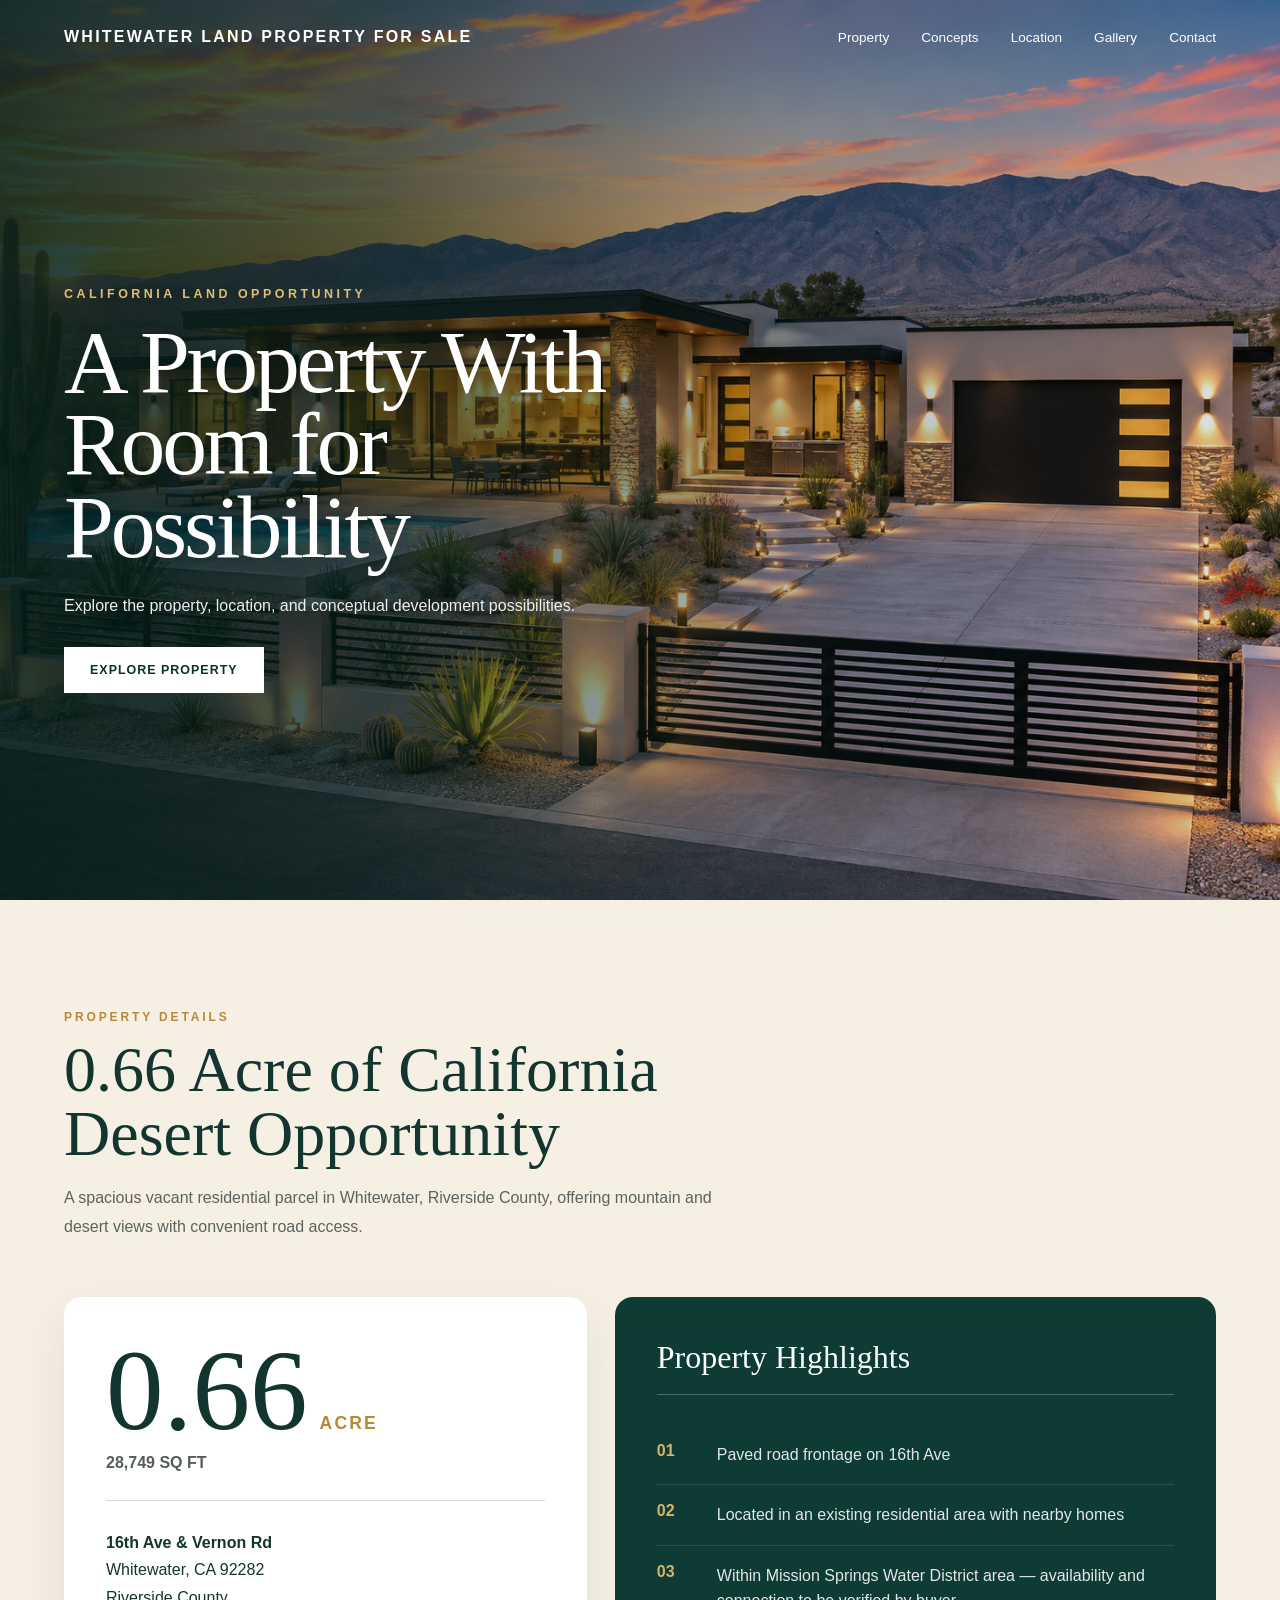
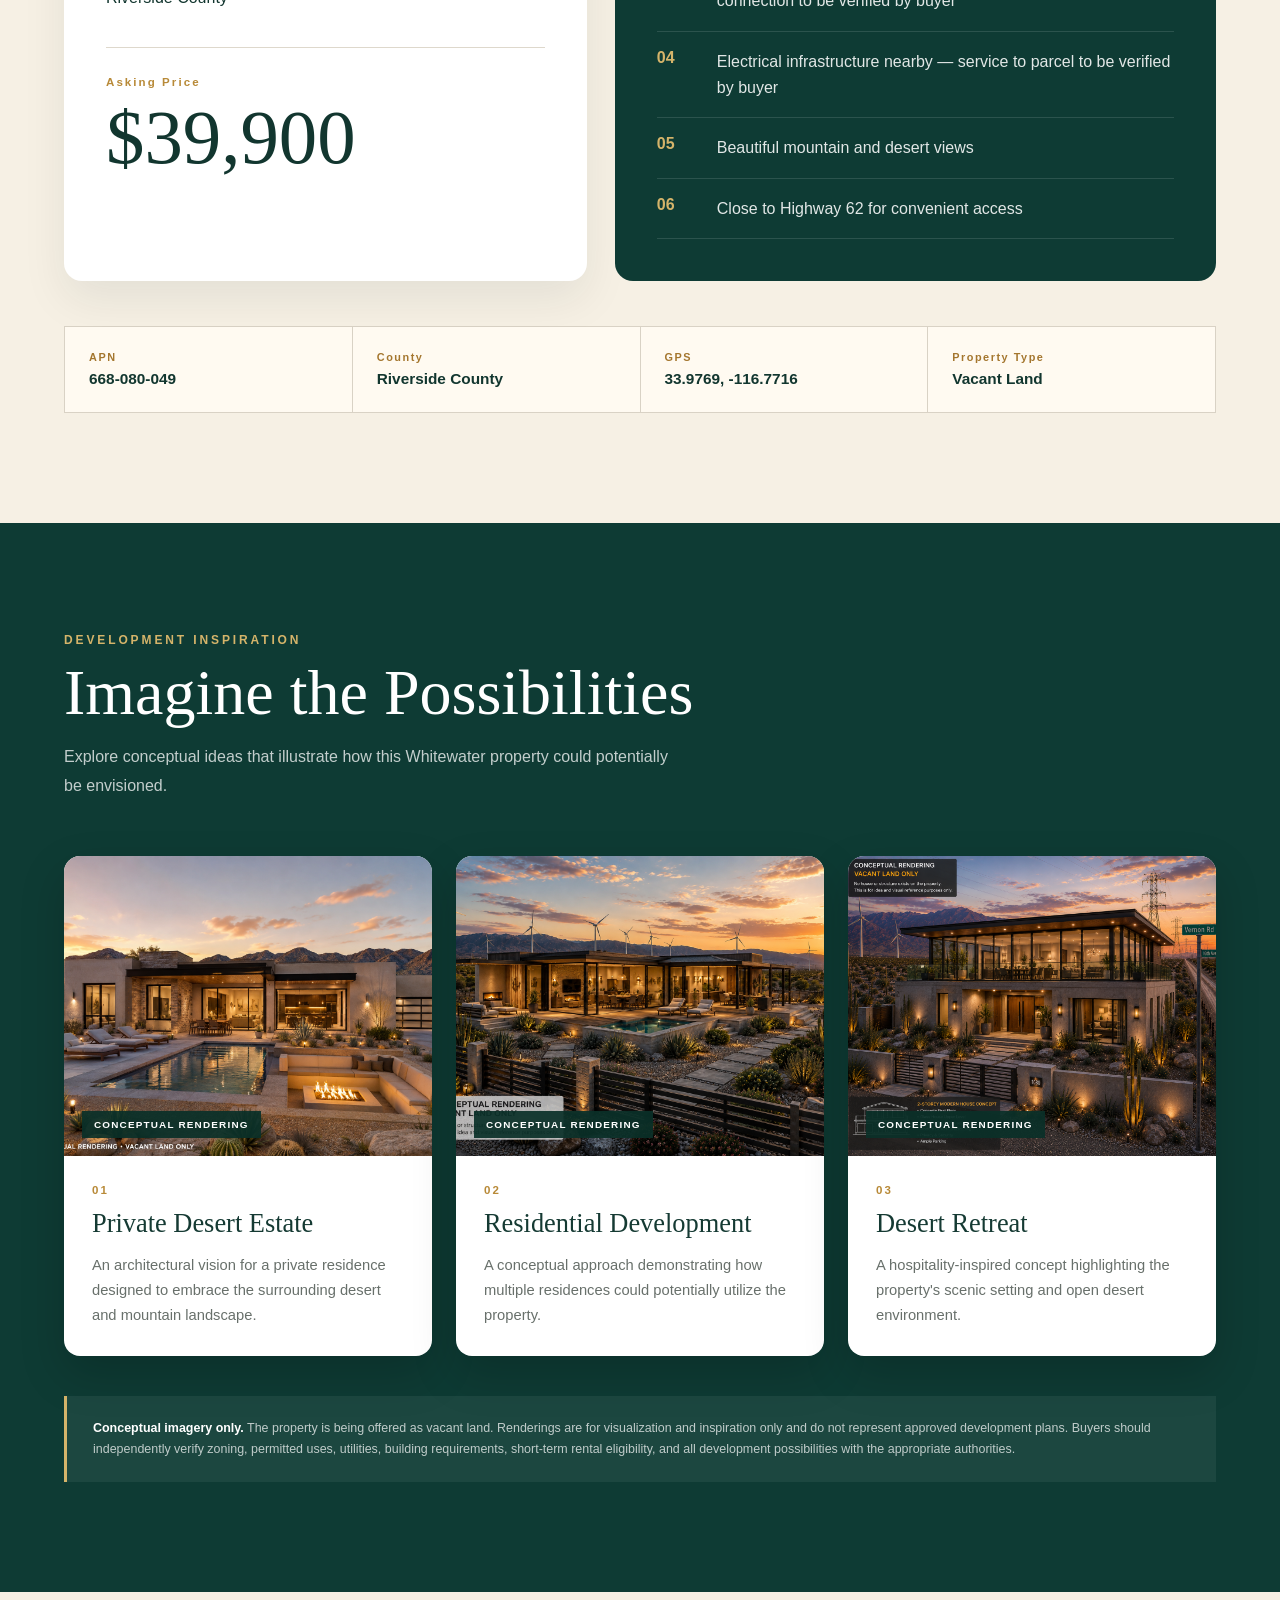
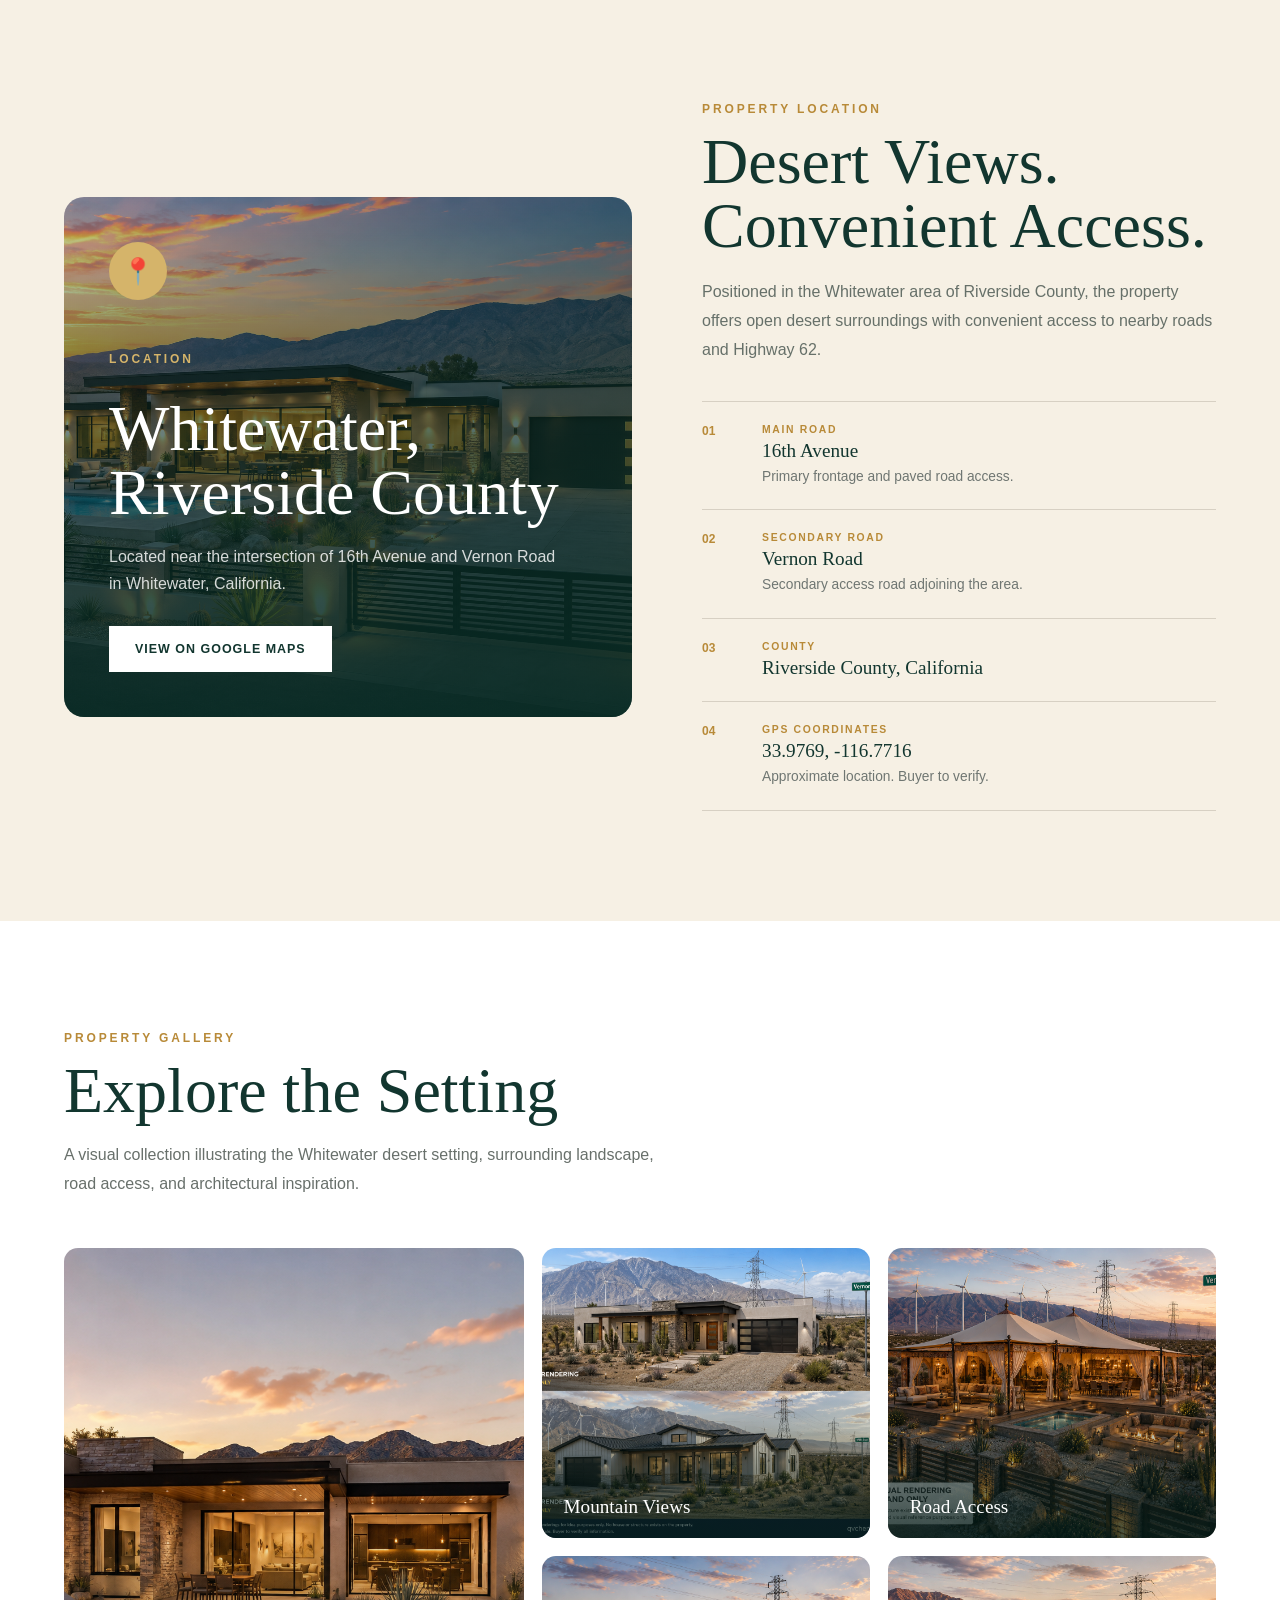
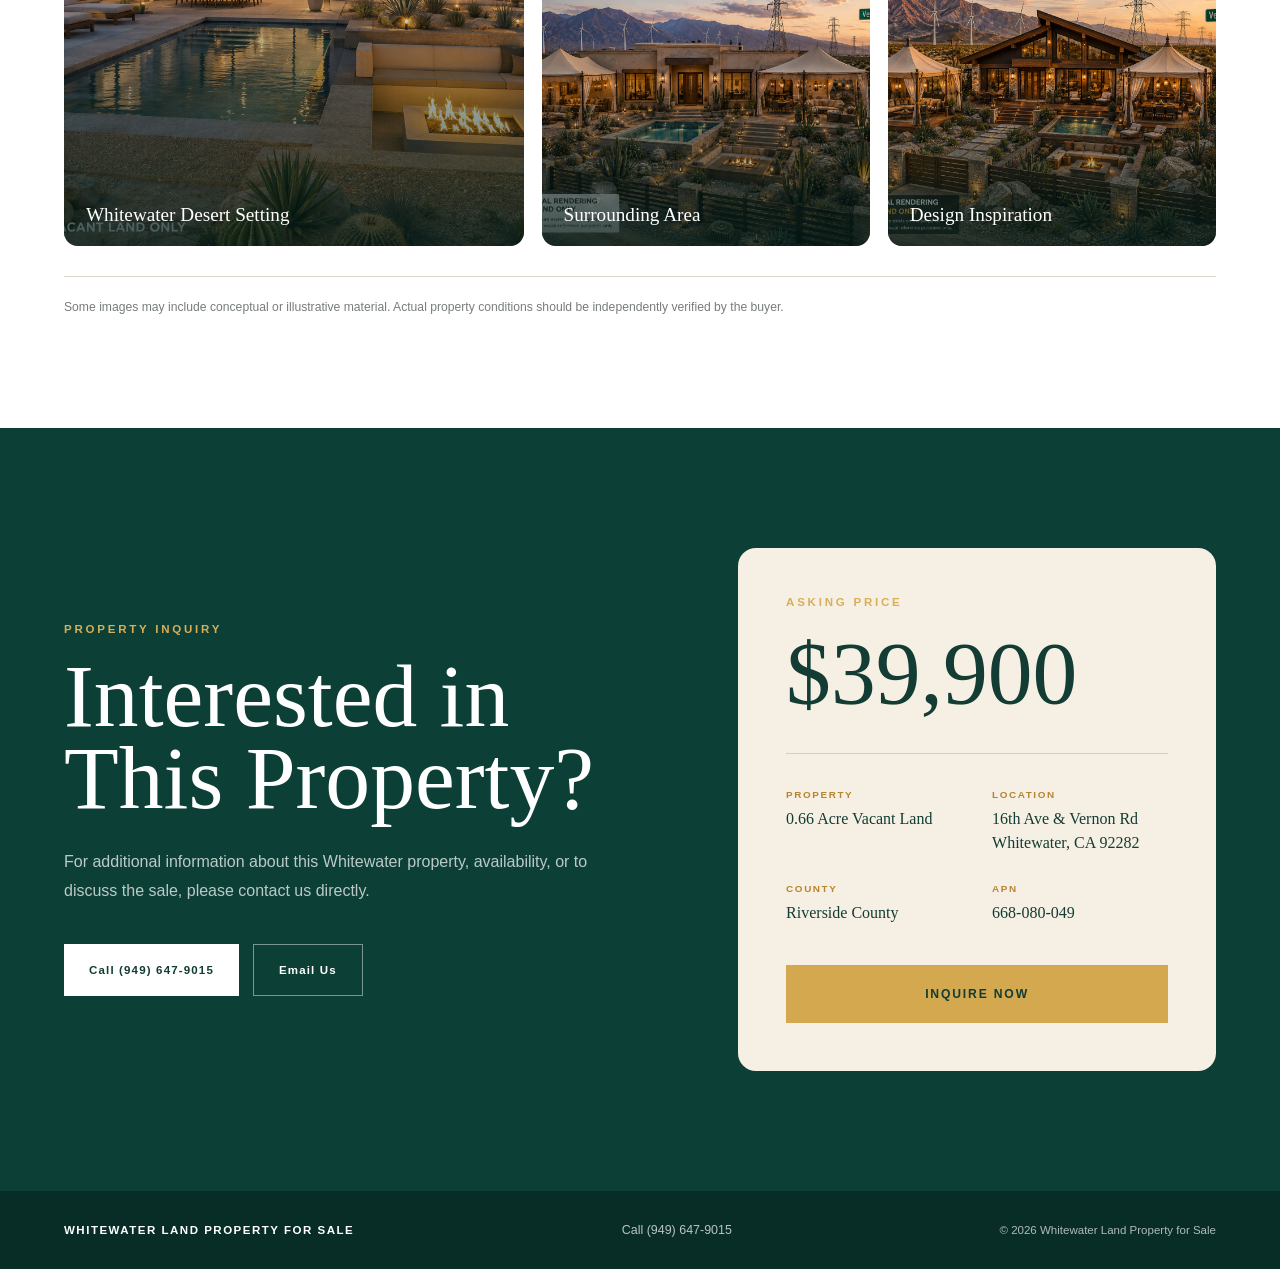
==== index.html @ 81a1a7e5 "Initial Whitewater property website" ====
<!DOCTYPE html>
<html lang="en">

<head>
    <meta charset="UTF-8">

    <meta name="viewport"
        content="width=device-width, initial-scale=1.0">

    <title>
        Whitewater Land Property for Sale | California
    </title>

    <meta name="description"
        content="Explore a unique California land opportunity with multiple conceptual development possibilities.">

    <link rel="stylesheet"
        href="css/style.css">
</head>


<body>

    <!-- =========================
         HEADER / NAVIGATION
    ========================== -->

    <header>

        <div class="container">

            <a href="index.html"
                class="brand">
                Whitewater Land Property for Sale
            </a>

            <nav>
                <a href="#property">Property</a>
                <a href="#concepts">Concepts</a>
                <a href="#location">Location</a>
                <a href="#gallery">Gallery</a>
                <a href="#contact">Contact</a>
            </nav>

        </div>

    </header>


    <main>

        <!-- =========================
             HERO
        ========================== -->

        <section class="hero">

            <div class="hero-content">

                <p class="eyebrow">
                    California Land Opportunity
                </p>

                <h1>
                    A Property With<br>
                    Room for Possibility
                </h1>

                <p>
                    Explore the property, location,
                    and conceptual development possibilities.
                </p>

                <a href="#property"
                    class="button">
                    Explore Property
                </a>

            </div>

        </section>


        <!-- =========================
             PROPERTY SECTION
        ========================== -->

        <section id="property"
            class="property-section">

            <div class="property-wrap">


                <!-- INTRO -->

                <div class="property-intro">

                    <p class="section-label">
                        Property Details
                    </p>

                    <h2>
                        0.66 Acre of California
                        Desert Opportunity
                    </h2>

                    <p class="property-copy">
                        A spacious vacant residential parcel
                        in Whitewater, Riverside County,
                        offering mountain and desert views
                        with convenient road access.
                    </p>

                </div>


                <!-- PROPERTY CARDS -->

                <div class="property-grid">


                    <!-- LEFT CARD -->

                    <div class="property-main-card">

                        <div class="property-size">

                            <span class="property-number">
                                0.66
                            </span>

                            <span class="property-unit">
                                ACRE
                            </span>

                        </div>


                        <p class="property-sqft">
                            28,749 SQ FT
                        </p>


                        <div class="property-location">

                            <strong>
                                16th Ave &amp; Vernon Rd
                            </strong>

                            <br>

                            Whitewater, CA 92282

                            <br>

                            Riverside County

                        </div>


                        <div class="property-price">

                            <span>
                                Asking Price
                            </span>

                            <strong>
                                $39,900
                            </strong>

                        </div>

                    </div>


                    <!-- RIGHT CARD -->

                    <div class="property-highlights-card">

                        <h3>
                            Property Highlights
                        </h3>


                        <div class="highlight-item">

                            <span>01</span>

                            <p>
                                Paved road frontage
                                on 16th Ave
                            </p>

                        </div>


                        <div class="highlight-item">

                            <span>02</span>

                            <p>
                                Located in an existing
                                residential area with
                                nearby homes
                            </p>

                        </div>


                        <div class="highlight-item">

                            <span>03</span>

                            <p>
                                Within Mission Springs
                                Water District area —
                                availability and connection
                                to be verified by buyer
                            </p>

                        </div>


                        <div class="highlight-item">

                            <span>04</span>

                            <p>
                                Electrical infrastructure
                                nearby — service to parcel
                                to be verified by buyer
                            </p>

                        </div>


                        <div class="highlight-item">

                            <span>05</span>

                            <p>
                                Beautiful mountain
                                and desert views
                            </p>

                        </div>


                        <div class="highlight-item">

                            <span>06</span>

                            <p>
                                Close to Highway 62
                                for convenient access
                            </p>

                        </div>

                    </div>

                </div>


                <!-- PROPERTY FACTS -->

                <div class="property-facts">


                    <div class="fact-box">

                        <span>
                            APN
                        </span>

                        <strong>
                            668-080-049
                        </strong>

                    </div>


                    <div class="fact-box">

                        <span>
                            County
                        </span>

                        <strong>
                            Riverside County
                        </strong>

                    </div>


                    <div class="fact-box">

                        <span>
                            GPS
                        </span>

                        <strong>
                            33.9769, -116.7716
                        </strong>

                    </div>


                    <div class="fact-box">

                        <span>
                            Property Type
                        </span>

                        <strong>
                            Vacant Land
                        </strong>

                    </div>

                </div>

            </div>

        </section>


        <!-- =========================
             FUTURE SECTIONS
        ========================== -->

        <!-- =========================
     CONCEPTS SECTION
========================== -->

<section id="concepts" class="concepts-section">

    <div class="concepts-wrap">

        <div class="concepts-heading">
            <p class="section-label">DEVELOPMENT INSPIRATION</p>

            <h2>Imagine the Possibilities</h2>

            <p>
                Explore conceptual ideas that illustrate how this
                Whitewater property could potentially be envisioned.
            </p>
        </div>

        <div class="concepts-grid">

            <!-- CONCEPT 1 -->
            <article class="concept-card">
                <div class="concept-image">
                    <img src="images/concept1.png"
                         alt="Conceptual private desert estate">

                    <span class="concept-badge">
                        CONCEPTUAL RENDERING
                    </span>
                </div>

                <div class="concept-info">
                    <p class="concept-number">01</p>

                    <h3>Private Desert Estate</h3>

                    <p>
                        An architectural vision for a private residence
                        designed to embrace the surrounding desert
                        and mountain landscape.
                    </p>
                </div>
            </article>


            <!-- CONCEPT 2 -->
            <article class="concept-card">
                <div class="concept-image">
                    <img src="images/concept2.png"
                         alt="Conceptual residential development">

                    <span class="concept-badge">
                        CONCEPTUAL RENDERING
                    </span>
                </div>

                <div class="concept-info">
                    <p class="concept-number">02</p>

                    <h3>Residential Development</h3>

                    <p>
                        A conceptual approach demonstrating how
                        multiple residences could potentially
                        utilize the property.
                    </p>
                </div>
            </article>


            <!-- CONCEPT 3 -->
            <article class="concept-card">
                <div class="concept-image">
                    <img src="images/concept3.png"
                         alt="Conceptual desert retreat">

                    <span class="concept-badge">
                        CONCEPTUAL RENDERING
                    </span>
                </div>

                <div class="concept-info">
                    <p class="concept-number">03</p>

                    <h3>Desert Retreat</h3>

                    <p>
                        A hospitality-inspired concept highlighting
                        the property's scenic setting and open
                        desert environment.
                    </p>
                </div>
            </article>

        </div>


        <div class="concept-disclaimer">
            <strong>Conceptual imagery only.</strong>
            The property is being offered as vacant land.
            Renderings are for visualization and inspiration only
            and do not represent approved development plans.
            Buyers should independently verify zoning, permitted uses,
            utilities, building requirements, short-term rental eligibility,
            and all development possibilities with the appropriate authorities.
        </div>

    </div>

</section>

        <!-- =========================
     LOCATION SECTION
========================== -->

<section id="location" class="location-section">

    <div class="location-wrap">

        <div class="location-grid">

            <!-- MAP / LOCATION VISUAL -->
            <div class="location-map">

                <div class="map-card">

                    <div class="map-pin">
                        <span>📍</span>
                    </div>

                    <div class="map-copy">
                        <p class="section-label">LOCATION</p>

                        <h2>
                            Whitewater,
                            Riverside County
                        </h2>

                        <p>
                            Located near the intersection of
                            16th Avenue and Vernon Road in
                            Whitewater, California.
                        </p>

                        <a
                            class="button map-button"
                            href="https://www.google.com/maps?q=33.9769,-116.7716"
                            target="_blank"
                            rel="noopener noreferrer">
                            View on Google Maps
                        </a>
                    </div>

                </div>

            </div>


            <!-- LOCATION DETAILS -->
            <div class="location-details">

                <p class="section-label">
                    PROPERTY LOCATION
                </p>

                <h2>
                    Desert Views.
                    Convenient Access.
                </h2>

                <p class="location-intro">
                    Positioned in the Whitewater area of
                    Riverside County, the property offers
                    open desert surroundings with convenient
                    access to nearby roads and Highway 62.
                </p>


                <div class="location-list">

                    <div class="location-item">
                        <span>01</span>

                        <div>
                            <small>MAIN ROAD</small>
                            <strong>16th Avenue</strong>
                            <p>
                                Primary frontage and paved road access.
                            </p>
                        </div>
                    </div>


                    <div class="location-item">
                        <span>02</span>

                        <div>
                            <small>SECONDARY ROAD</small>
                            <strong>Vernon Road</strong>
                            <p>
                                Secondary access road adjoining the area.
                            </p>
                        </div>
                    </div>


                    <div class="location-item">
                        <span>03</span>

                        <div>
                            <small>COUNTY</small>
                            <strong>Riverside County, California</strong>
                        </div>
                    </div>


                    <div class="location-item">
                        <span>04</span>

                        <div>
                            <small>GPS COORDINATES</small>
                            <strong>33.9769, -116.7716</strong>
                            <p>
                                Approximate location. Buyer to verify.
                            </p>
                        </div>
                    </div>

                </div>

            </div>

        </div>

    </div>

</section>

<!-- =========================
     GALLERY SECTION
========================== -->

<section id="gallery" class="gallery-section">

    <div class="gallery-wrap">

        <div class="gallery-heading">
            <p class="section-label">PROPERTY GALLERY</p>

            <h2>Explore the Setting</h2>

            <p>
                A visual collection illustrating the Whitewater desert setting,
                surrounding landscape, road access, and architectural inspiration.
            </p>
        </div>


        <div class="gallery-grid">

            <figure class="gallery-item gallery-large">
                <img src="images/gallery1.png"
                     alt="Whitewater property and desert landscape">
                <figcaption>
                    Whitewater Desert Setting
                </figcaption>
            </figure>


            <figure class="gallery-item">
                <img src="images/gallery2.png"
                     alt="Mountain views near the Whitewater property">
                <figcaption>
                    Mountain Views
                </figcaption>
            </figure>


            <figure class="gallery-item">
                <img src="images/gallery3.png"
                     alt="Road access near the Whitewater property">
                <figcaption>
                    Road Access
                </figcaption>
            </figure>


            <figure class="gallery-item">
                <img src="images/gallery4.png"
                     alt="Desert surroundings in Whitewater California">
                <figcaption>
                    Surrounding Area
                </figcaption>
            </figure>


            <figure class="gallery-item">
                <img src="images/gallery5.png"
                     alt="Conceptual architectural inspiration">
                <figcaption>
                    Design Inspiration
                </figcaption>
            </figure>

        </div>


        <div class="gallery-note">
            Some images may include conceptual or illustrative material.
            Actual property conditions should be independently verified by the buyer.
        </div>

    </div>

</section>

        <!-- =========================
     CONTACT / INQUIRE SECTION
========================== -->

<section id="contact" class="contact-section">

    <div class="contact-wrap">

        <div class="contact-grid">

            <!-- LEFT SIDE -->
            <div class="contact-copy">

                <p class="contact-label">PROPERTY INQUIRY</p>

                <h2>
                    Interested in<br>
                    This Property?
                </h2>

                <p class="contact-intro">
                    For additional information about this Whitewater property,
                    availability, or to discuss the sale, please contact us directly.
                </p>

                <div class="contact-actions">

                    <a href="tel:+19496479015"
                       class="contact-button contact-button-light">
                        Call (949) 647-9015
                    </a>

                    <a href="mailto:info@qvchenterprises.com"
                       class="contact-button contact-button-outline">
                        Email Us
                    </a>

                </div>

            </div>


            <!-- RIGHT SIDE -->
            <div class="contact-property-card">

                <p class="contact-card-label">ASKING PRICE</p>

                <div class="contact-price">$39,900</div>

                <div class="contact-divider"></div>

                <div class="contact-card-details">

                    <div>
                        <span>PROPERTY</span>
                        <strong>0.66 Acre Vacant Land</strong>
                    </div>

                    <div>
                        <span>LOCATION</span>
                        <strong>
                            16th Ave & Vernon Rd<br>
                            Whitewater, CA 92282
                        </strong>
                    </div>

                    <div>
                        <span>COUNTY</span>
                        <strong>Riverside County</strong>
                    </div>

                    <div>
                        <span>APN</span>
                        <strong>668-080-049</strong>
                    </div>

                </div>

                <a href="mailto:info@qvchenterprises.com?subject=Whitewater%20Land%20Property%20Inquiry"
                   class="inquire-button">
                    INQUIRE NOW
                </a>

            </div>

        </div>

    </div>

</section>


<!-- =========================
     FOOTER
========================== -->

<footer class="site-footer">

    <div class="footer-wrap">

        <div class="footer-brand">
            WHITEWATER LAND PROPERTY FOR SALE
        </div>

        <div class="footer-contact">
            <a href="tel:+19496479015">
                Call (949) 647-9015
            </a>

            <!--<span>•</span>-->

            <!--<a href="mailto:info@qvchenterprises.com"></a>-->
        </div>

        <div class="footer-copy">
            © 2026 Whitewater Land Property for Sale
        </div>

    </div>

</footer>


    </main>


    <!-- IMAGE LIGHTBOX -->
<div class="lightbox" id="lightbox">

    <button
        class="lightbox-close"
        id="lightboxClose"
        aria-label="Close image viewer">
        &times;
    </button>

    <button
        class="lightbox-nav lightbox-prev"
        id="lightboxPrev"
        aria-label="Previous image">
        &#10094;
    </button>

    <img
        id="lightboxImage"
        src=""
        alt="Expanded property image">

    <button
        class="lightbox-nav lightbox-next"
        id="lightboxNext"
        aria-label="Next image">
        &#10095;
    </button>

</div>
    <script src="js/script.js"></script>

</body>

</html>
---- css/style.css ----
/* ================================
   WHITEWATER LAND PROPERTY FOR SALE
   Main Stylesheet
================================ */

/* RESET */
* {
    margin: 0;
    padding: 0;
    box-sizing: border-box;
}

html {
    scroll-behavior: smooth;
}

body {
    margin: 0;
    font-family: Arial, Helvetica, sans-serif;
    background: #f7f4ec;
    color: #0b332d;
}


/* ================================
   HEADER / NAVIGATION
================================ */

header {
    position: absolute;
    top: 0;
    left: 0;
    width: 100%;
    z-index: 1000;
    padding: 28px 0;
}

.container {
    width: min(90%, 1200px);
    margin: 0 auto;
    display: flex;
    align-items: center;
    justify-content: space-between;
}

.brand {
    color: #ffffff;
    text-decoration: none;
    text-transform: uppercase;
    font-size: 1rem;
    font-weight: 700;
    letter-spacing: 0.14em;
}

nav {
    display: flex;
    align-items: center;
    gap: 32px;
}

nav a {
    color: #ffffff;
    text-decoration: none;
    font-size: 0.85rem;
    font-weight: 500;
    transition: opacity 0.25s ease;
}

nav a:hover {
    opacity: 0.7;
}


/* ================================
   HERO
================================ */

.hero {
    min-height: 100vh;
    position: relative;
    display: flex;
    align-items: center;

    background-image:
        linear-gradient(
            90deg,
            rgba(4, 30, 25, 0.88) 0%,
            rgba(4, 30, 25, 0.68) 30%,
            rgba(4, 30, 25, 0.30) 60%,
            rgba(4, 30, 25, 0.12) 100%
        ),
        url("../images/hero-house.png");

    background-size: cover;
    background-position: center;
    background-repeat: no-repeat;
}

.hero-content {
    width: min(90%, 1200px);
    margin: 0 auto;
    padding-top: 80px;
    color: #ffffff;
}

.hero-content > * {
    max-width: 650px;
}


/* EYEBROW */

.eyebrow {
    margin-bottom: 20px;
    color: #e0bd73;
    font-size: 0.78rem;
    font-weight: 700;
    letter-spacing: 0.28em;
    text-transform: uppercase;
}


/* HERO TITLE */

.hero h1 {
    margin-bottom: 24px;
    font-family: Georgia, "Times New Roman", serif;
    font-size: clamp(3.5rem, 7vw, 6.5rem);
    font-weight: 400;
    line-height: 0.92;
    letter-spacing: -0.035em;
    text-shadow: 0 3px 18px rgba(0, 0, 0, 0.22);
}


/* HERO DESCRIPTION */

.hero-content > p:not(.eyebrow) {
    max-width: 520px;
    margin-bottom: 28px;
    font-size: 1rem;
    line-height: 1.7;
    color: rgba(255, 255, 255, 0.92);
}


/* ================================
   BUTTON
================================ */

.button {
    display: inline-block;
    padding: 15px 25px;
    border: 1px solid #ffffff;
    background: #ffffff;
    color: #0b332d;
    text-decoration: none;
    text-transform: uppercase;
    font-size: 0.78rem;
    font-weight: 700;
    letter-spacing: 0.08em;
    transition:
        background 0.25s ease,
        color 0.25s ease,
        transform 0.25s ease;
}

.button:hover {
    background: #0b332d;
    color: #ffffff;
    transform: translateY(-2px);
}


/* ================================
   RESPONSIVE
================================ */

@media (max-width: 900px) {

    header {
        padding: 22px 0;
    }

    .container {
        align-items: flex-start;
    }

    nav {
        gap: 18px;
    }

    .hero {
        background-position: 60% center;
    }

    .hero h1 {
        font-size: clamp(3rem, 10vw, 5rem);
    }
}


@media (max-width: 700px) {

    header {
        position: absolute;
    }

    .container {
        width: 88%;
        flex-direction: column;
        gap: 18px;
    }

    nav {
        width: 100%;
        gap: 16px;
        flex-wrap: wrap;
    }

    nav a {
        font-size: 0.75rem;
    }

    .hero {
        min-height: 100svh;
        align-items: flex-end;

        background-image:
            linear-gradient(
                180deg,
                rgba(4, 30, 25, 0.20) 0%,
                rgba(4, 30, 25, 0.45) 45%,
                rgba(4, 30, 25, 0.95) 100%
            ),
            url("../images/hero-house.png");

        background-position: center;
    }

    .hero-content {
        width: 88%;
        padding-top: 180px;
        padding-bottom: 60px;
    }

    .hero h1 {
        font-size: clamp(3rem, 14vw, 4.5rem);
    }

    .hero-content > p:not(.eyebrow) {
        font-size: 0.95rem;
    }
}
/* ================================
   PROPERTY SECTION
================================ */

.property-section {
    padding: 110px 0;
    background: #f6f0e4;
    color: #12362f;
}

.property-wrap {
    width: min(90%, 1200px);
    margin: 0 auto;
}

.property-intro {
    max-width: 760px;
    margin-bottom: 55px;
}

.section-label {
    margin-bottom: 14px;
    color: #b88a38;
    font-size: 0.75rem;
    font-weight: 700;
    letter-spacing: 0.24em;
    text-transform: uppercase;
}

.property-intro h2 {
    margin-bottom: 18px;
    font-family: Georgia, "Times New Roman", serif;
    font-size: clamp(2.5rem, 5vw, 4.5rem);
    font-weight: 400;
    line-height: 1;
}

.property-copy {
    max-width: 650px;
    font-size: 1rem;
    line-height: 1.8;
    color: #5c625e;
}

.property-grid {
    display: grid;
    grid-template-columns: 1fr 1.15fr;
    gap: 28px;
}

.property-main-card,
.property-highlights-card {
    border-radius: 18px;
}

.property-main-card {
    padding: 42px;
    background: #ffffff;
    box-shadow: 0 18px 45px rgba(17, 42, 35, 0.08);
}

.property-size {
    display: flex;
    align-items: baseline;
    gap: 12px;
}

.property-number {
    font-family: Georgia, "Times New Roman", serif;
    font-size: clamp(5rem, 9vw, 8rem);
    line-height: 0.9;
}

.property-unit {
    color: #b88a38;
    font-size: 1.1rem;
    font-weight: 700;
    letter-spacing: 0.12em;
}

.property-sqft {
    margin-top: 12px;
    padding-bottom: 28px;
    border-bottom: 1px solid #ded8cc;
    color: #555d58;
    font-weight: 700;
}

.property-location {
    margin-top: 28px;
    font-size: 1rem;
    line-height: 1.7;
}

.property-price {
    margin-top: 36px;
    padding-top: 28px;
    border-top: 1px solid #ded8cc;
}

.property-price span {
    display: block;
    margin-bottom: 6px;
    color: #b88a38;
    font-size: 0.72rem;
    font-weight: 700;
    letter-spacing: 0.18em;
}

.property-price strong {
    font-family: Georgia, "Times New Roman", serif;
    font-size: clamp(3rem, 6vw, 5rem);
    font-weight: 400;
}

.property-highlights-card {
    padding: 42px;
    background: #0e3b34;
    color: #ffffff;
}

.property-highlights-card h3 {
    margin-bottom: 30px;
    padding-bottom: 18px;
    border-bottom: 1px solid rgba(255, 255, 255, 0.25);
    font-family: Georgia, "Times New Roman", serif;
    font-size: 2rem;
    font-weight: 400;
}

.highlight-item {
    display: grid;
    grid-template-columns: 42px 1fr;
    gap: 18px;
    align-items: start;
    padding: 17px 0;
    border-bottom: 1px solid rgba(255, 255, 255, 0.12);
}

.highlight-item span {
    color: #d5b46a;
    font-weight: 700;
}

.highlight-item p {
    margin: 0;
    line-height: 1.6;
    color: rgba(255, 255, 255, 0.88);
}

.property-facts {
    display: grid;
    grid-template-columns: repeat(4, 1fr);
    gap: 1px;
    margin-top: 45px;
    background: #d9d2c5;
    border: 1px solid #d9d2c5;
}

.fact-box {
    padding: 24px;
    background: #fffaf1;
}

.fact-box span {
    display: block;
    margin-bottom: 7px;
    color: #a4762e;
    font-size: 0.68rem;
    font-weight: 700;
    letter-spacing: 0.14em;
}

.fact-box strong {
    font-size: 0.96rem;
    font-weight: 700;
}

@media (max-width: 900px) {

    .property-grid {
        grid-template-columns: 1fr;
    }

    .property-facts {
        grid-template-columns: repeat(2, 1fr);
    }
}

@media (max-width: 600px) {

    .property-section {
        padding: 75px 0;
    }

    .property-main-card,
    .property-highlights-card {
        padding: 28px;
    }

    .property-facts {
        grid-template-columns: 1fr;
    }
}
/* ================================
   CONCEPTS SECTION
================================ */

.concepts-section {
    padding: 110px 0;
    background: #0e3b34;
    color: #ffffff;
}

.concepts-wrap {
    width: min(90%, 1200px);
    margin: 0 auto;
}


/* SECTION HEADING */

.concepts-heading {
    max-width: 720px;
    margin-bottom: 55px;
}

.concepts-heading .section-label {
    color: #d5b46a;
}

.concepts-heading h2 {
    margin-bottom: 18px;
    font-family: Georgia, "Times New Roman", serif;
    font-size: clamp(2.8rem, 5vw, 4.8rem);
    font-weight: 400;
    line-height: 1;
}

.concepts-heading > p:not(.section-label) {
    max-width: 620px;
    color: rgba(255, 255, 255, 0.75);
    font-size: 1rem;
    line-height: 1.8;
}


/* 3-CARD GRID */

.concepts-grid {
    display: grid;
    grid-template-columns: repeat(3, 1fr);
    gap: 24px;
}


/* CARD */

.concept-card {
    overflow: hidden;
    background: #ffffff;
    color: #153a33;
    border-radius: 16px;
    box-shadow: 0 18px 45px rgba(0, 0, 0, 0.18);
    transition: transform 0.3s ease;
}

.concept-card:hover {
    transform: translateY(-7px);
}


/* IMAGE */

.concept-image {
    position: relative;
    height: 300px;
    overflow: hidden;
}

.concept-image img {
    width: 100%;
    height: 100%;
    display: block;
    object-fit: cover;
    transition: transform 0.5s ease;
}

.concept-card:hover .concept-image img {
    transform: scale(1.04);
}


/* CONCEPT LABEL */

.concept-badge {
    position: absolute;
    left: 18px;
    bottom: 18px;
    padding: 8px 12px;

    background: rgba(10, 48, 41, 0.92);
    color: #ffffff;

    font-size: 0.62rem;
    font-weight: 700;
    letter-spacing: 0.12em;
    text-transform: uppercase;
}


/* CARD TEXT */

.concept-info {
    padding: 28px;
}

.concept-number {
    margin-bottom: 12px;
    color: #b88a38;
    font-size: 0.72rem;
    font-weight: 700;
    letter-spacing: 0.18em;
}

.concept-info h3 {
    margin-bottom: 14px;
    font-family: Georgia, "Times New Roman", serif;
    font-size: 1.65rem;
    font-weight: 400;
}

.concept-info > p:not(.concept-number) {
    color: #68706b;
    font-size: 0.92rem;
    line-height: 1.7;
}


/* DISCLAIMER */

.concept-disclaimer {
    margin-top: 40px;
    padding: 22px 26px;

    border-left: 3px solid #d5b46a;
    background: rgba(255, 255, 255, 0.06);

    color: rgba(255, 255, 255, 0.72);
    font-size: 0.78rem;
    line-height: 1.7;
}

.concept-disclaimer strong {
    color: #ffffff;
}


/* TABLET */

@media (max-width: 900px) {

    .concepts-grid {
        grid-template-columns: 1fr 1fr;
    }

    .concept-card:last-child {
        grid-column: 1 / -1;
    }
}


/* MOBILE */

@media (max-width: 650px) {

    .concepts-section {
        padding: 75px 0;
    }

    .concepts-grid {
        grid-template-columns: 1fr;
    }

    .concept-card:last-child {
        grid-column: auto;
    }

    .concept-image {
        height: 260px;
    }

    .concept-info {
        padding: 24px;
    }
}

/* ================================
   LOCATION SECTION
================================ */

.location-section {
    padding: 110px 0;
    background: #f6f0e4;
    color: #12362f;
}

.location-wrap {
    width: min(90%, 1200px);
    margin: 0 auto;
}

.location-grid {
    display: grid;
    grid-template-columns: 1.05fr 0.95fr;
    gap: 70px;
    align-items: center;
}


/* MAP CARD */

.location-map {
    min-height: 520px;
}

.map-card {
    min-height: 520px;
    height: 100%;
    padding: 45px;

    display: flex;
    flex-direction: column;
    justify-content: flex-end;

    position: relative;
    overflow: hidden;

    border-radius: 20px;

    background:
        linear-gradient(
            180deg,
            rgba(8, 43, 36, 0.05),
            rgba(8, 43, 36, 0.88)
        ),
        url("../images/hero-house.png");

    background-size: cover;
    background-position: center;
}

.map-card::before {
    content: "";
    position: absolute;
    inset: 0;

    background:
        linear-gradient(
            135deg,
            rgba(8, 43, 36, 0.15),
            rgba(8, 43, 36, 0.65)
        );
}

.map-pin,
.map-copy {
    position: relative;
    z-index: 2;
}

.map-pin {
    margin-bottom: auto;
}

.map-pin span {
    width: 58px;
    height: 58px;

    display: inline-flex;
    align-items: center;
    justify-content: center;

    border-radius: 50%;

    background: #d5b46a;

    font-size: 1.6rem;
}

.map-copy {
    max-width: 460px;
    color: #ffffff;
}

.map-copy .section-label {
    color: #d5b46a;
}

.map-copy h2 {
    margin-bottom: 18px;

    font-family: Georgia, "Times New Roman", serif;
    font-size: clamp(2.5rem, 5vw, 4rem);
    font-weight: 400;
    line-height: 1;
}

.map-copy p {
    margin-bottom: 28px;
    line-height: 1.7;
    color: rgba(255, 255, 255, 0.82);
}

.map-button {
    background: #ffffff;
    color: #12362f;
}


/* LOCATION DETAILS */

.location-details h2 {
    margin-bottom: 20px;

    font-family: Georgia, "Times New Roman", serif;
    font-size: clamp(2.7rem, 5vw, 4.5rem);
    font-weight: 400;
    line-height: 1;
}

.location-intro {
    max-width: 520px;
    margin-bottom: 36px;

    color: #667069;
    line-height: 1.8;
}


/* LOCATION ITEMS */

.location-list {
    border-top: 1px solid #d7d0c3;
}

.location-item {
    display: grid;
    grid-template-columns: 42px 1fr;
    gap: 18px;

    padding: 22px 0;
    border-bottom: 1px solid #d7d0c3;
}

.location-item > span {
    color: #b88a38;

    font-size: 0.75rem;
    font-weight: 700;
}

.location-item small {
    display: block;
    margin-bottom: 5px;

    color: #b88a38;

    font-size: 0.65rem;
    font-weight: 700;
    letter-spacing: 0.16em;
}

.location-item strong {
    display: block;

    font-family: Georgia, "Times New Roman", serif;
    font-size: 1.2rem;
    font-weight: 400;
}

.location-item p {
    margin-top: 5px;

    color: #6f7672;
    font-size: 0.86rem;
    line-height: 1.5;
}


/* TABLET */

@media (max-width: 900px) {

    .location-grid {
        grid-template-columns: 1fr;
        gap: 45px;
    }

    .location-map {
        min-height: 460px;
    }

    .map-card {
        min-height: 460px;
    }
}


/* MOBILE */

@media (max-width: 600px) {

    .location-section {
        padding: 75px 0;
    }

    .map-card {
        min-height: 430px;
        padding: 28px;
    }
}

/* ================================
   GALLERY SECTION
================================ */

.gallery-section {
    padding: 110px 0;
    background: #ffffff;
    color: #12362f;
}

.gallery-wrap {
    width: min(90%, 1200px);
    margin: 0 auto;
}

.gallery-heading {
    max-width: 720px;
    margin-bottom: 50px;
}

.gallery-heading h2 {
    margin-bottom: 18px;
    font-family: Georgia, "Times New Roman", serif;
    font-size: clamp(2.8rem, 5vw, 4.8rem);
    font-weight: 400;
    line-height: 1;
}

.gallery-heading > p:not(.section-label) {
    max-width: 620px;
    color: #68706b;
    line-height: 1.8;
}


/* GALLERY GRID */

.gallery-grid {
    display: grid;
    grid-template-columns: 1.4fr 1fr 1fr;
    grid-template-rows: 290px 290px;
    gap: 18px;
}

.gallery-item {
    position: relative;
    margin: 0;
    overflow: hidden;
    border-radius: 14px;
    background: #0e3b34;
}

.gallery-large {
    grid-row: 1 / 3;
}

.gallery-item img {
    width: 100%;
    height: 100%;
    display: block;
    object-fit: cover;
    transition: transform 0.45s ease;
}

.gallery-item::after {
    content: "";
    position: absolute;
    inset: 0;

    background:
        linear-gradient(
            180deg,
            transparent 45%,
            rgba(5, 31, 27, 0.75) 100%
        );

    pointer-events: none;
}

.gallery-item:hover img {
    transform: scale(1.04);
}


/* CAPTION */

.gallery-item figcaption {
    position: absolute;
    left: 22px;
    bottom: 20px;
    z-index: 2;

    color: #ffffff;

    font-family: Georgia, "Times New Roman", serif;
    font-size: 1.2rem;
}


/* NOTE */

.gallery-note {
    margin-top: 30px;
    padding-top: 20px;

    border-top: 1px solid #ded8cc;

    color: #777d79;
    font-size: 0.76rem;
    line-height: 1.7;
}


/* TABLET */

@media (max-width: 900px) {

    .gallery-grid {
        grid-template-columns: 1fr 1fr;
        grid-template-rows: 360px 260px 260px;
    }

    .gallery-large {
        grid-column: 1 / -1;
        grid-row: auto;
    }
}


/* MOBILE */

@media (max-width: 600px) {

    .gallery-section {
        padding: 75px 0;
    }

    .gallery-grid {
        display: grid;
        grid-template-columns: 1fr;
        grid-template-rows: none;
    }

    .gallery-item,
    .gallery-large {
        height: 260px;
        grid-column: auto;
        grid-row: auto;
    }
}
/* ================================
   CONTACT / INQUIRE SECTION
================================ */

.contact-section {
    padding: 120px 0;
    background: #0c4037;
    color: #ffffff;
}

.contact-wrap {
    width: min(90%, 1200px);
    margin: 0 auto;
}

.contact-grid {
    display: grid;
    grid-template-columns: 1.1fr 0.9fr;
    gap: 90px;
    align-items: center;
}


/* LEFT SIDE */

.contact-label,
.contact-card-label {
    margin-bottom: 20px;

    color: #d8ae58;

    font-size: 0.72rem;
    font-weight: 700;
    letter-spacing: 0.24em;
}

.contact-copy h2 {
    margin: 0 0 28px;

    font-family: Georgia, "Times New Roman", serif;
    font-size: clamp(3.5rem, 7vw, 6.5rem);
    font-weight: 400;
    line-height: 0.92;
}

.contact-intro {
    max-width: 540px;
    margin-bottom: 38px;

    color: rgba(255, 255, 255, 0.72);

    font-size: 1rem;
    line-height: 1.8;
}


/* BUTTONS */

.contact-actions {
    display: flex;
    flex-wrap: wrap;
    gap: 14px;
}

.contact-button {
    display: inline-flex;
    align-items: center;
    justify-content: center;

    min-height: 52px;
    padding: 0 25px;

    text-decoration: none;

    font-size: 0.72rem;
    font-weight: 700;
    letter-spacing: 0.1em;

    transition: 0.25s ease;
}

.contact-button-light {
    background: #ffffff;
    color: #123c34;
}

.contact-button-light:hover {
    background: #d8ae58;
    color: #123c34;
}

.contact-button-outline {
    border: 1px solid rgba(255, 255, 255, 0.45);

    color: #ffffff;
}

.contact-button-outline:hover {
    background: #ffffff;
    color: #123c34;
}


/* PROPERTY CARD */

.contact-property-card {
    padding: 48px;

    background: #f6f0e4;
    color: #123c34;

    border-radius: 18px;
}

.contact-price {
    font-family: Georgia, "Times New Roman", serif;
    font-size: clamp(3.8rem, 7vw, 6rem);
    line-height: 1;
}

.contact-divider {
    height: 1px;
    margin: 35px 0;

    background: #d7cdbb;
}


/* PROPERTY DETAILS */

.contact-card-details {
    display: grid;
    grid-template-columns: 1fr 1fr;
    gap: 28px 30px;
}

.contact-card-details span {
    display: block;
    margin-bottom: 7px;

    color: #b78532;

    font-size: 0.62rem;
    font-weight: 700;
    letter-spacing: 0.16em;
}

.contact-card-details strong {
    font-family: Georgia, "Times New Roman", serif;
    font-size: 1rem;
    font-weight: 400;
    line-height: 1.5;
}


/* INQUIRE BUTTON */

.inquire-button {
    display: flex;
    align-items: center;
    justify-content: center;

    width: 100%;
    min-height: 58px;

    margin-top: 40px;

    background: #d3a84f;
    color: #123c34;

    text-decoration: none;

    font-size: 0.76rem;
    font-weight: 800;
    letter-spacing: 0.15em;

    transition: 0.25s ease;
}

.inquire-button:hover {
    background: #123c34;
    color: #ffffff;
}


/* ================================
   FOOTER
================================ */

.site-footer {
    padding: 32px 0;

    background: #082d27;
    color: rgba(255, 255, 255, 0.68);
}

.footer-wrap {
    width: min(90%, 1200px);
    margin: 0 auto;

    display: flex;
    align-items: center;
    justify-content: space-between;
    gap: 30px;
}

.footer-brand {
    color: #ffffff;

    font-size: 0.72rem;
    font-weight: 700;
    letter-spacing: 0.13em;
}

.footer-contact {
    display: flex;
    gap: 12px;
    align-items: center;
}

.footer-contact a {
    color: rgba(255, 255, 255, 0.72);
    text-decoration: none;
    font-size: 0.78rem;
}

.footer-contact a:hover {
    color: #d8ae58;
}

.footer-copy {
    font-size: 0.72rem;
}


/* TABLET */

@media (max-width: 900px) {

    .contact-grid {
        grid-template-columns: 1fr;
        gap: 55px;
    }

    .footer-wrap {
        flex-direction: column;
        text-align: center;
    }
}


/* MOBILE */

@media (max-width: 600px) {

    .contact-section {
        padding: 80px 0;
    }

    .contact-property-card {
        padding: 30px;
    }

    .contact-card-details {
        grid-template-columns: 1fr;
    }

    .contact-actions {
        flex-direction: column;
    }

    .contact-button {
        width: 100%;
    }

    .footer-contact {
        flex-direction: column;
    }

    .footer-contact span {
        display: none;
    }
}
/* ========================================
   MOBILE RESPONSIVE
======================================== */

@media (max-width: 768px) {

    /* HEADER */
    header .container {
        width: 90%;
        flex-direction: column;
        align-items: flex-start;
        gap: 15px;
        padding-top: 20px;
    }

    .brand {
        font-size: 0.9rem;
        line-height: 1.2;
    }

    nav {
        display: flex;
        flex-wrap: wrap;
        gap: 16px;
    }

    nav a {
        font-size: 0.75rem;
    }


    /* HERO */
    .hero {
        min-height: 100svh;

        background:
            linear-gradient(
                180deg,
                rgba(5, 31, 27, 0.25) 0%,
                rgba(5, 31, 27, 0.35) 45%,
                rgba(5, 31, 27, 0.88) 100%
            ),
            url("../images/hero-house.png");

        background-size: cover;
        background-position: center center;
    }

    .hero-content {
        width: 90%;
        margin: auto;
        padding-top: 180px;
        padding-bottom: 70px;
        align-self: flex-end;
    }

    .hero h1 {
        font-size: clamp(3rem, 13vw, 4.5rem);
        line-height: 0.92;
        max-width: 100%;
    }

    .hero p {
        max-width: 100%;
        font-size: 0.95rem;
        line-height: 1.7;
    }

    .eyebrow {
        font-size: 0.68rem;
        letter-spacing: 0.25em;
    }

    .button {
        display: inline-block;
        margin-top: 18px;
    }
}
/* ========================================
   IMAGE LIGHTBOX
======================================== */

.lightbox {
    display: none;
    position: fixed;
    inset: 0;
    z-index: 9999;
    background: rgba(0, 0, 0, 0.88);
    align-items: center;
    justify-content: center;
    padding: 30px;
}

.lightbox.active {
    display: flex;
}

.lightbox img {
    display: block;
    max-width: 92vw;
    max-height: 88vh;
    width: auto;
    height: auto;
    object-fit: contain;
    border-radius: 8px;
    box-shadow: 0 20px 60px rgba(0, 0, 0, 0.5);
}

.lightbox-close {
    position: absolute;
    top: 20px;
    right: 30px;
    background: transparent;
    border: none;
    color: white;
    font-size: 3rem;
    line-height: 1;
    cursor: pointer;
    z-index: 10000;
}

/* Make gallery & concept images feel clickable */
.concept-card img,
.gallery-item img {
    cursor: zoom-in;
}
/* LIGHTBOX PREVIOUS / NEXT */

.lightbox-nav {
    position: absolute;
    top: 50%;
    transform: translateY(-50%);
    z-index: 10000;

    width: 54px;
    height: 54px;

    display: flex;
    align-items: center;
    justify-content: center;

    border: 1px solid rgba(255, 255, 255, 0.35);
    border-radius: 50%;

    background: rgba(0, 0, 0, 0.35);
    color: #ffffff;

    font-size: 2rem;
    cursor: pointer;

    transition: background 0.2s ease;
}

.lightbox-nav:hover {
    background: rgba(0, 0, 0, 0.7);
}

.lightbox-prev {
    left: 28px;
}

.lightbox-next {
    right: 28px;
}

@media (max-width: 600px) {

    .lightbox {
        padding: 12px;
    }

    .lightbox-nav {
        width: 42px;
        height: 42px;
        font-size: 1.5rem;
    }

    .lightbox-prev {
        left: 10px;
    }

    .lightbox-next {
        right: 10px;
    }

    .lightbox-close {
        top: 12px;
        right: 16px;
    }
}
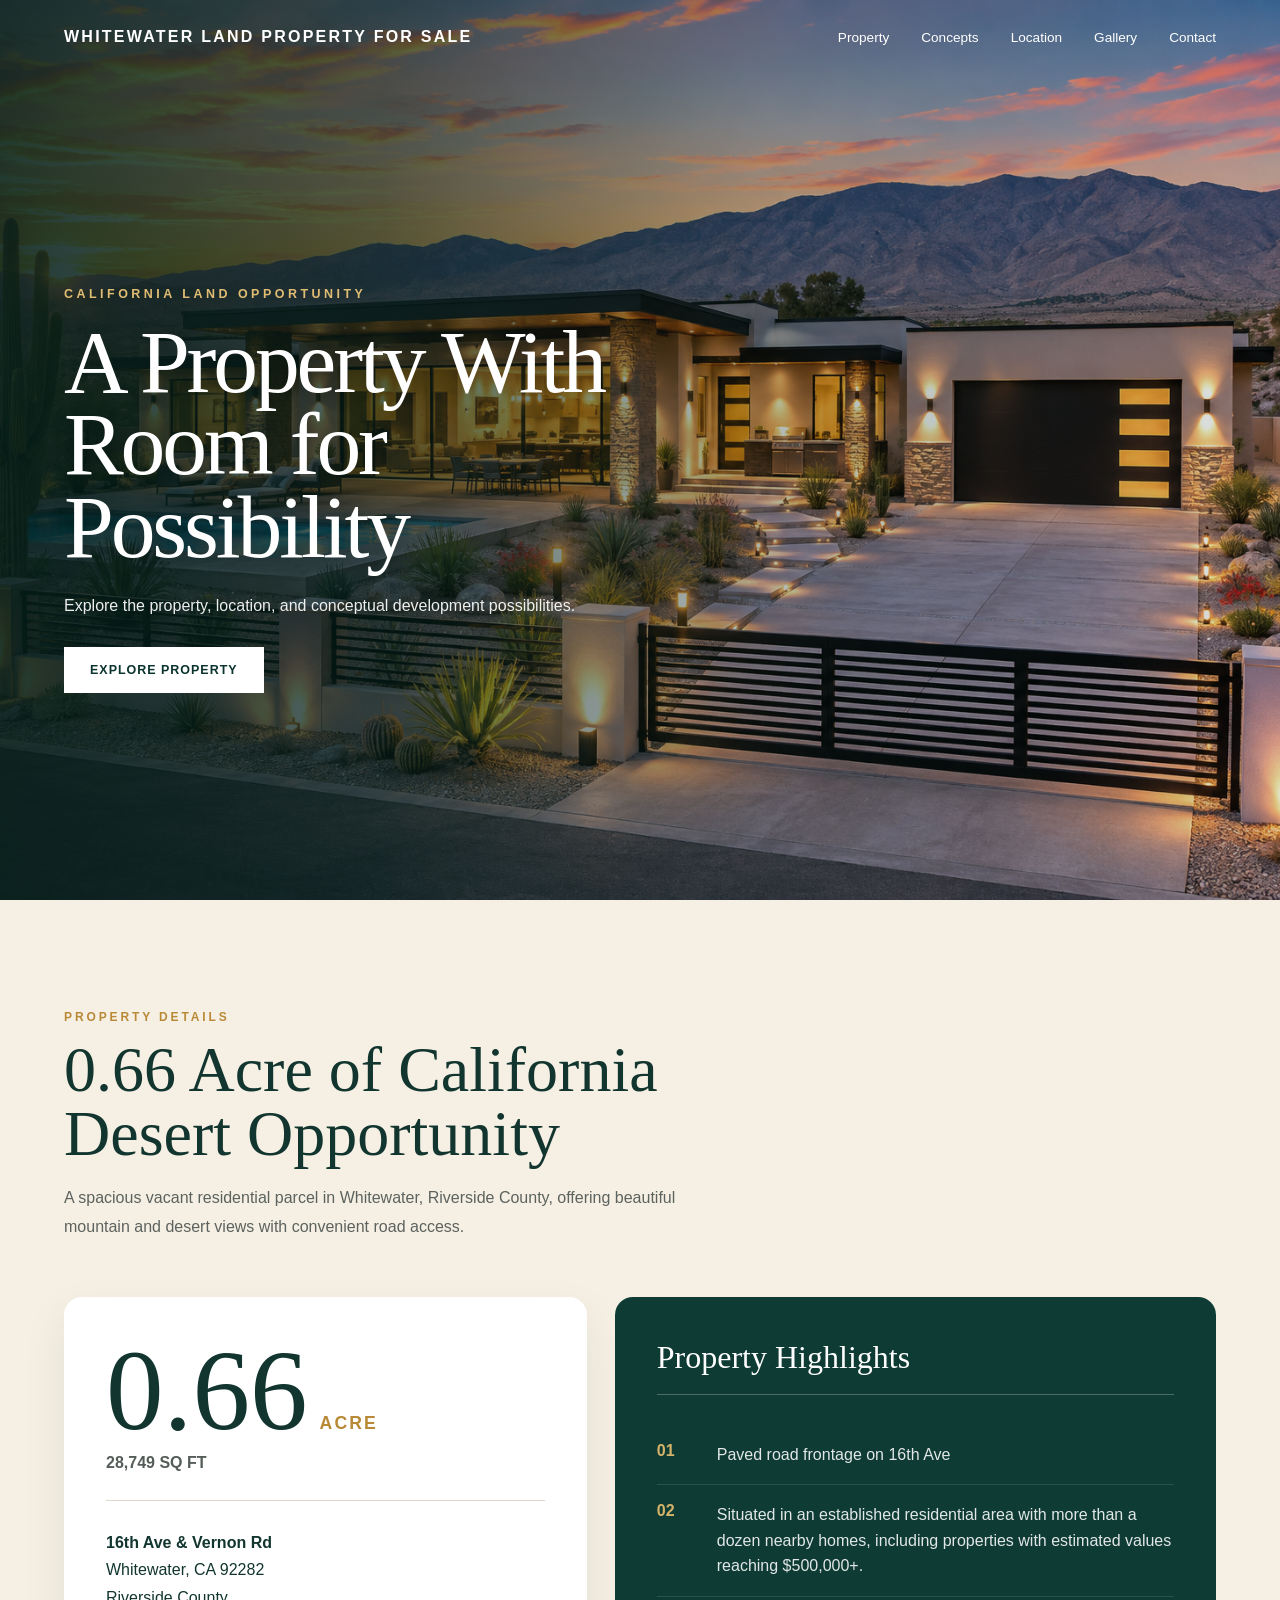
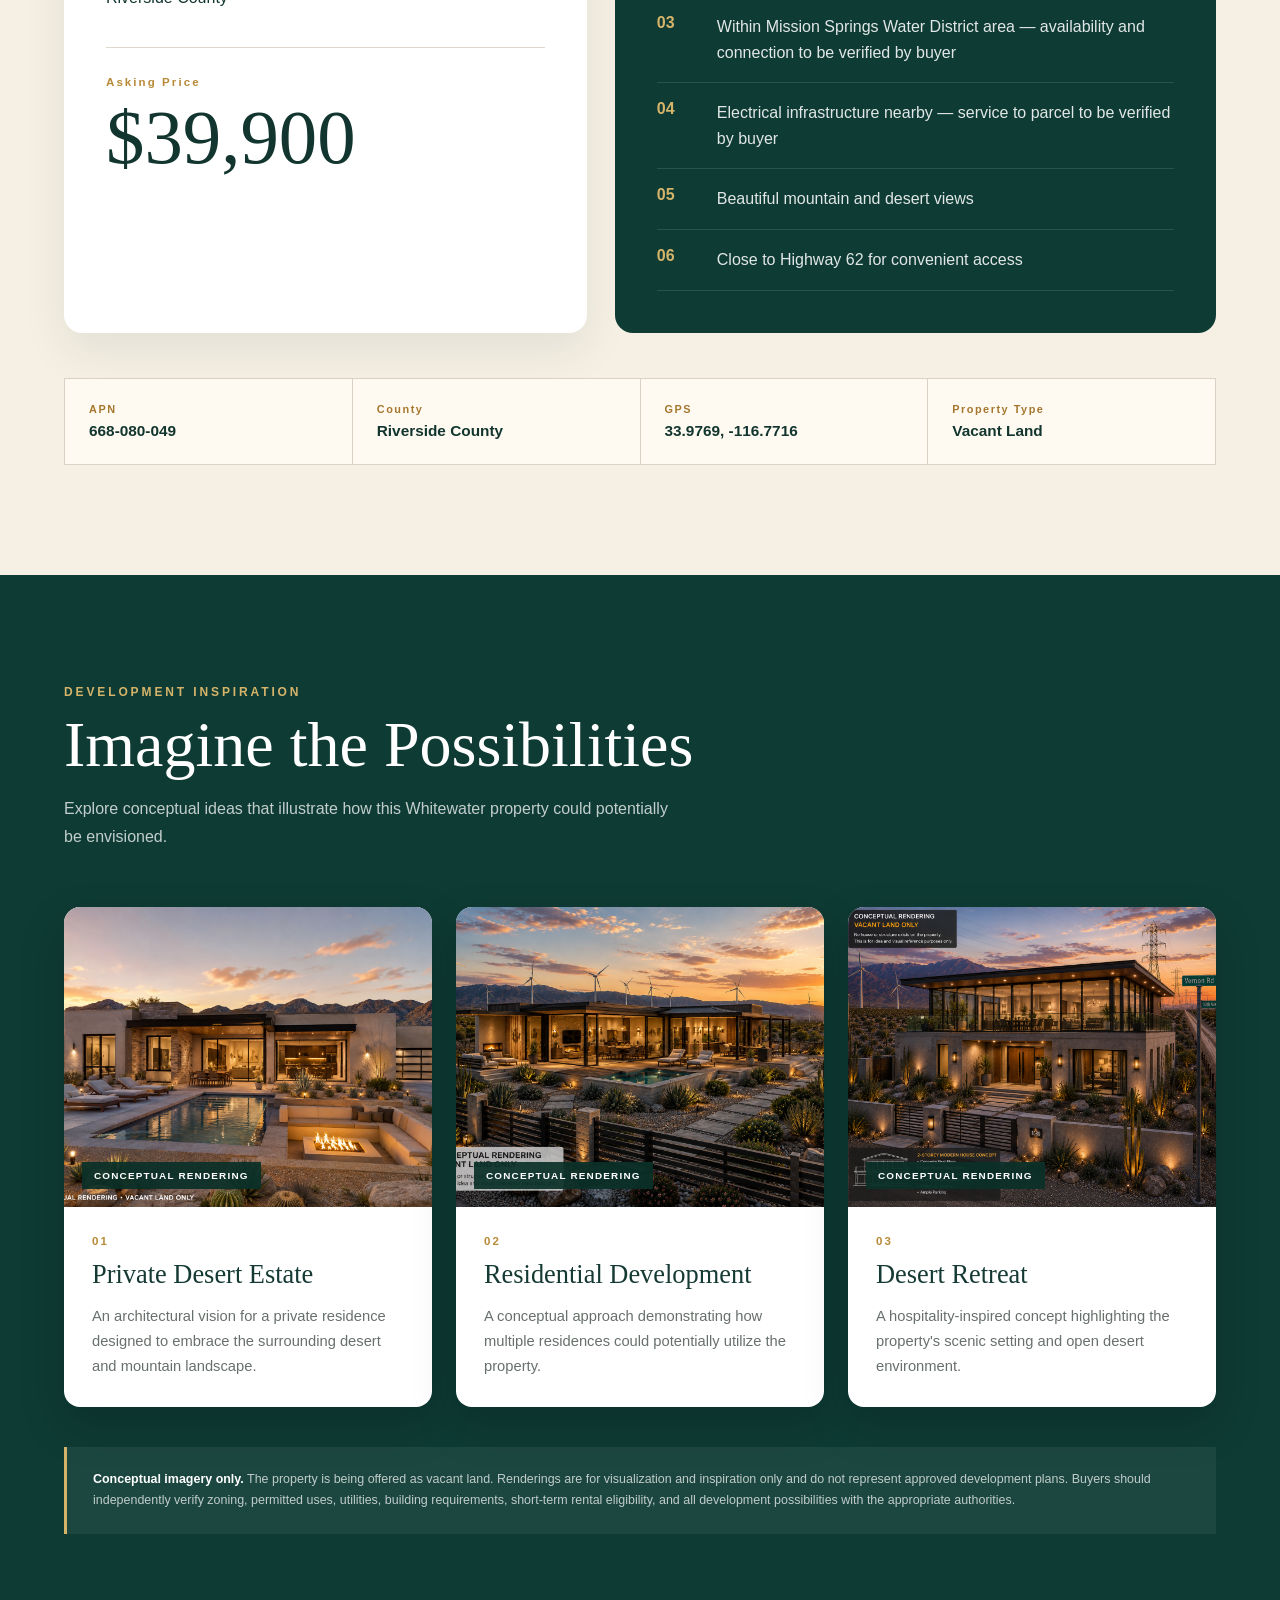
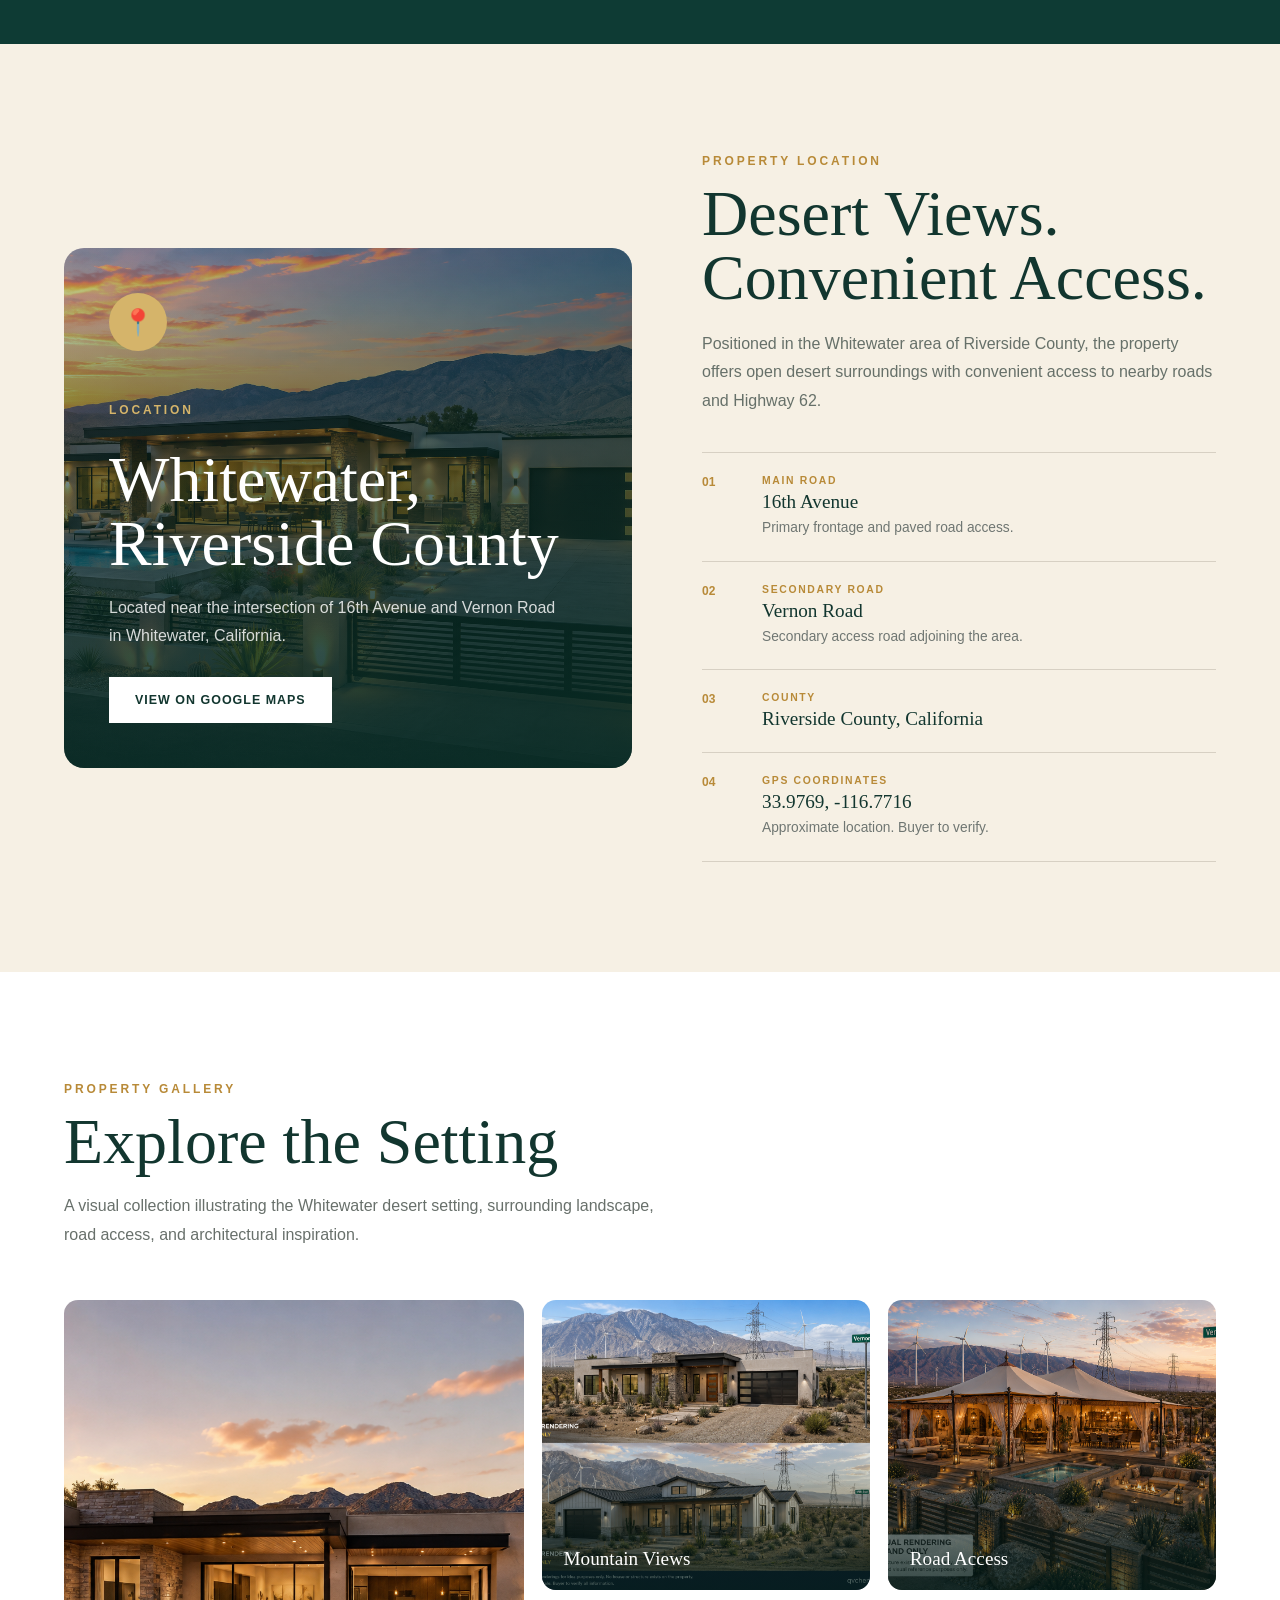
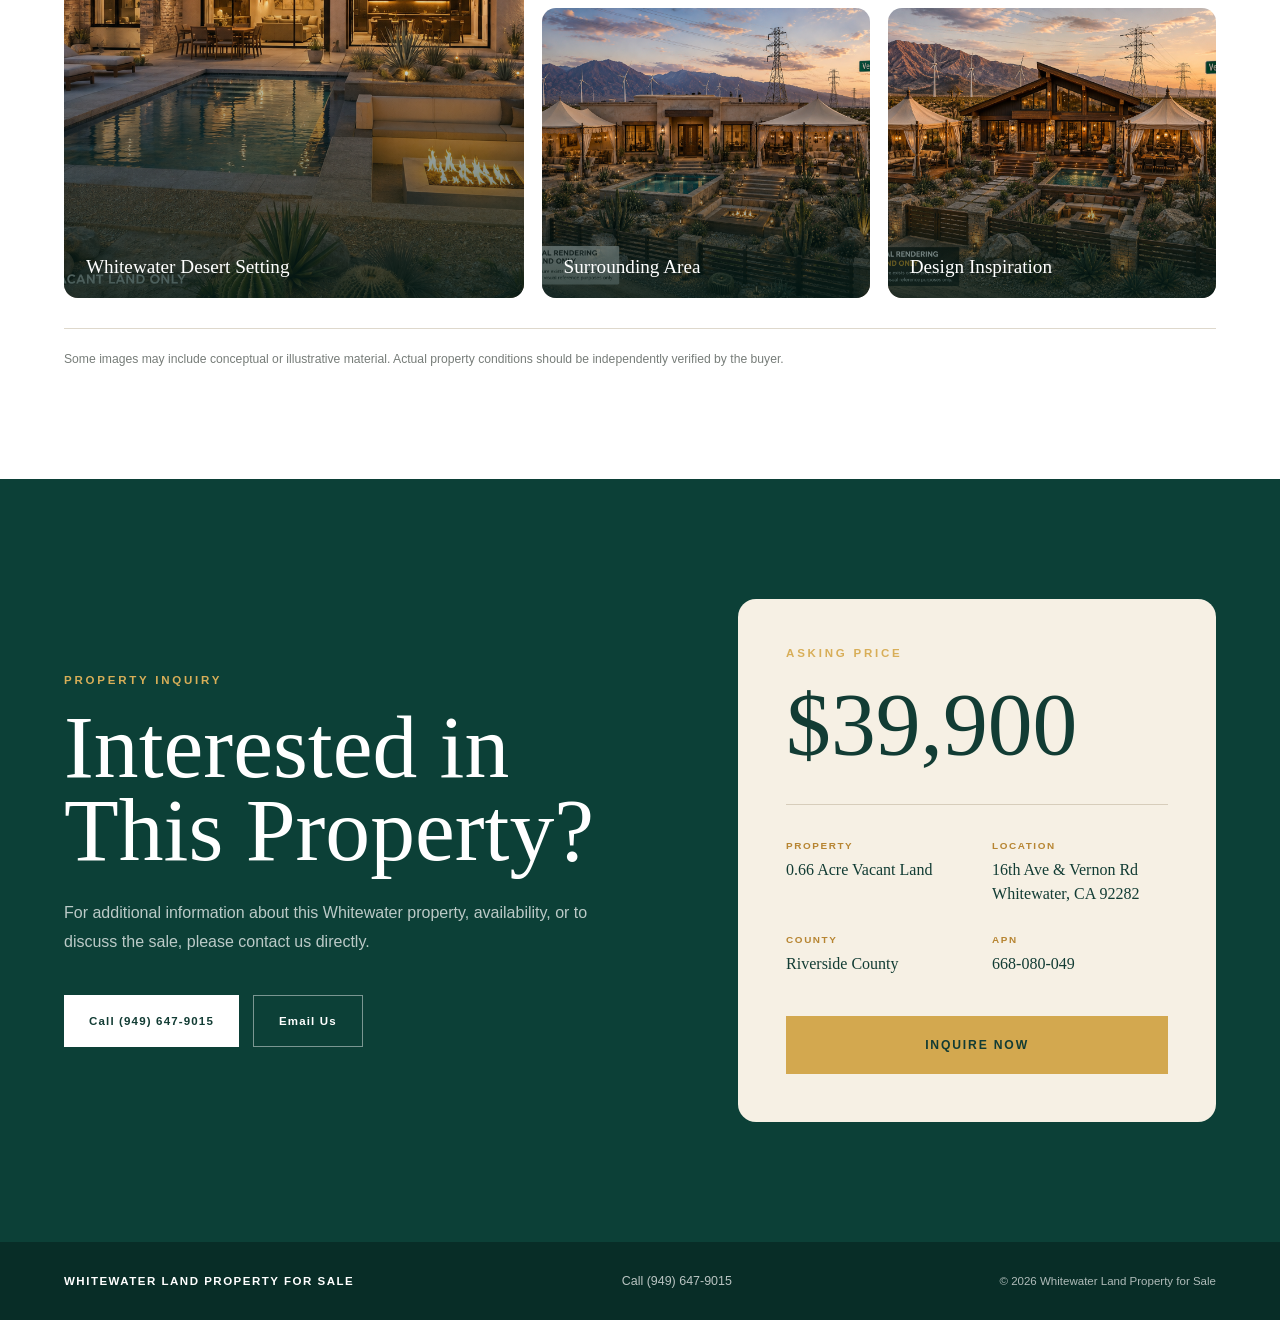
==== commit 37a049d8: "Update property description and highlights" ====
--- a/index.html
+++ b/index.html
@@ -105,10 +105,10 @@
                     </h2>
 
                     <p class="property-copy">
-                        A spacious vacant residential parcel
-                        in Whitewater, Riverside County,
-                        offering mountain and desert views
-                        with convenient road access.
+                       A spacious vacant residential parcel
+in Whitewater, Riverside County,
+offering beautiful mountain and desert views
+with convenient road access.
                     </p>
 
                 </div>
@@ -199,10 +199,10 @@
                             <span>02</span>
 
                             <p>
-                                Located in an existing
-                                residential area with
-                                nearby homes
-                            </p>
+    Situated in an established residential area
+    with more than a dozen nearby homes, including
+    properties with estimated values reaching $500,000+.
+</p>
 
                         </div>
 
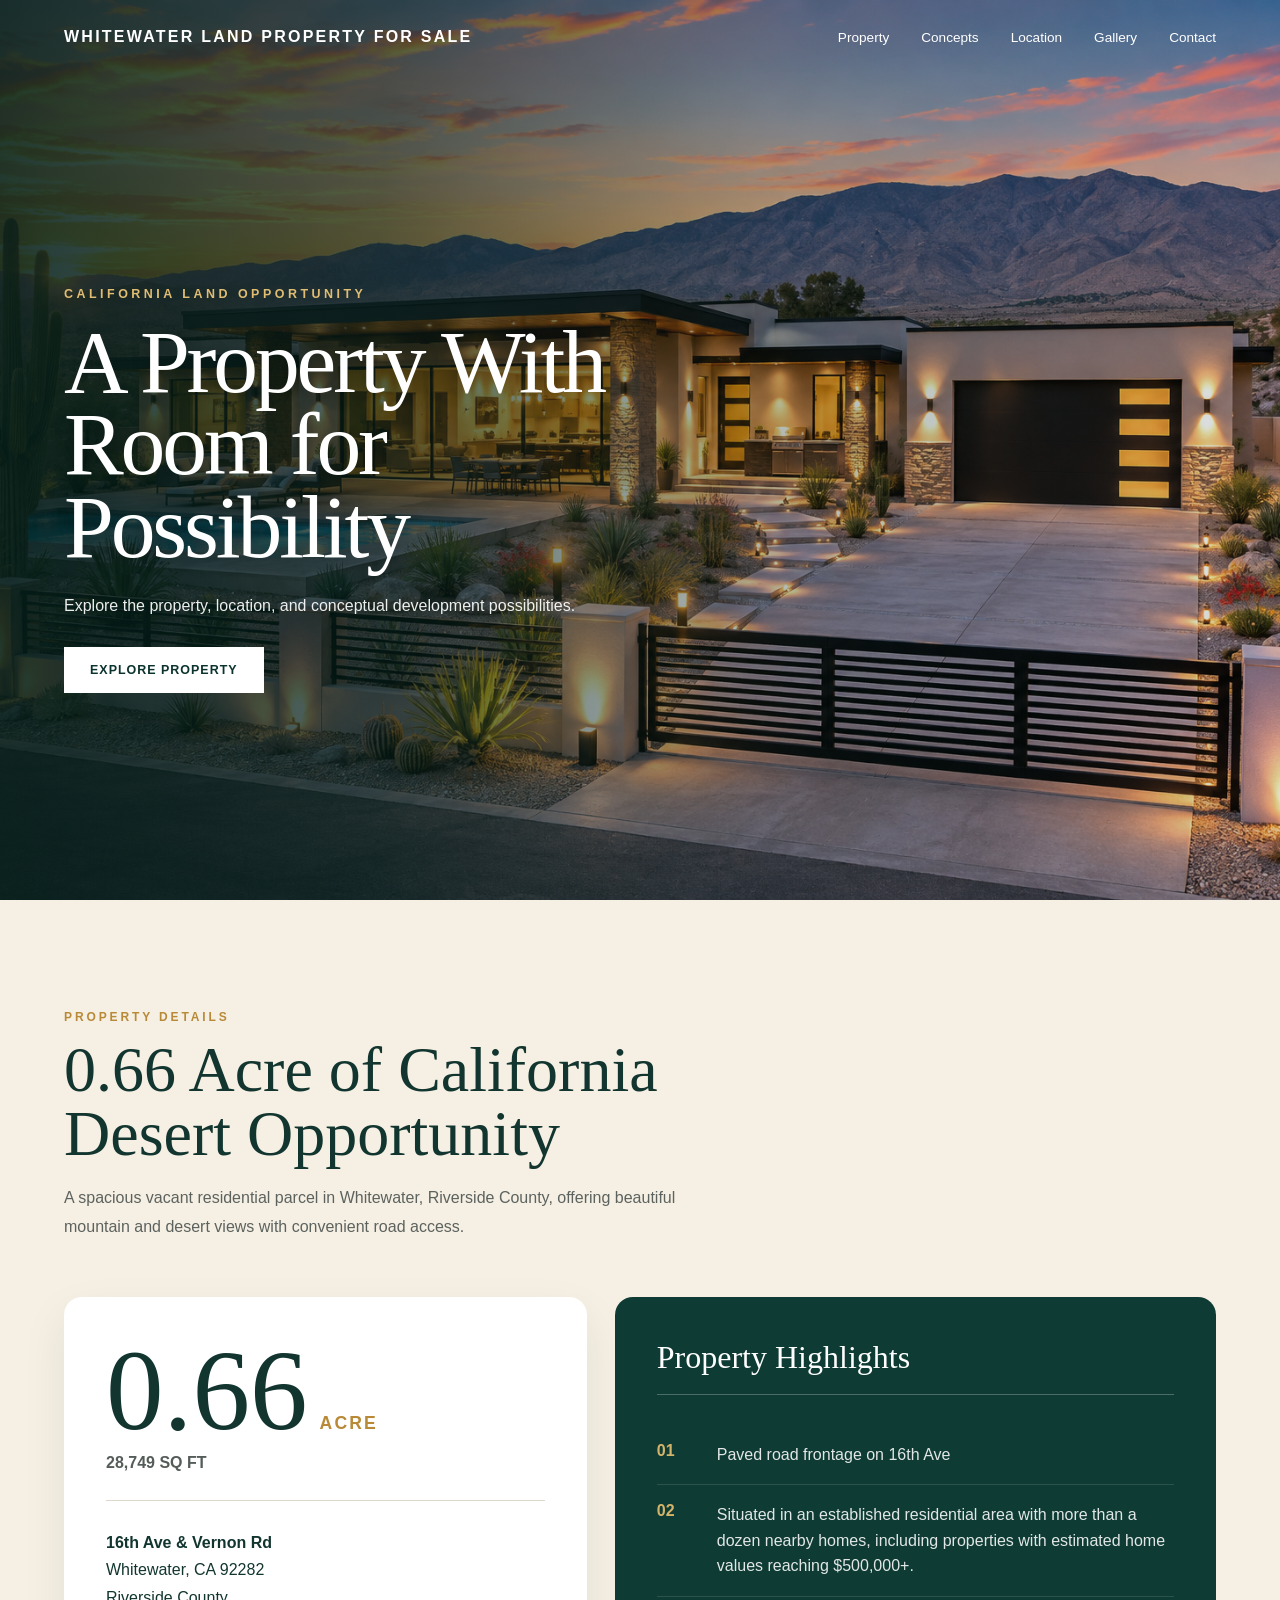
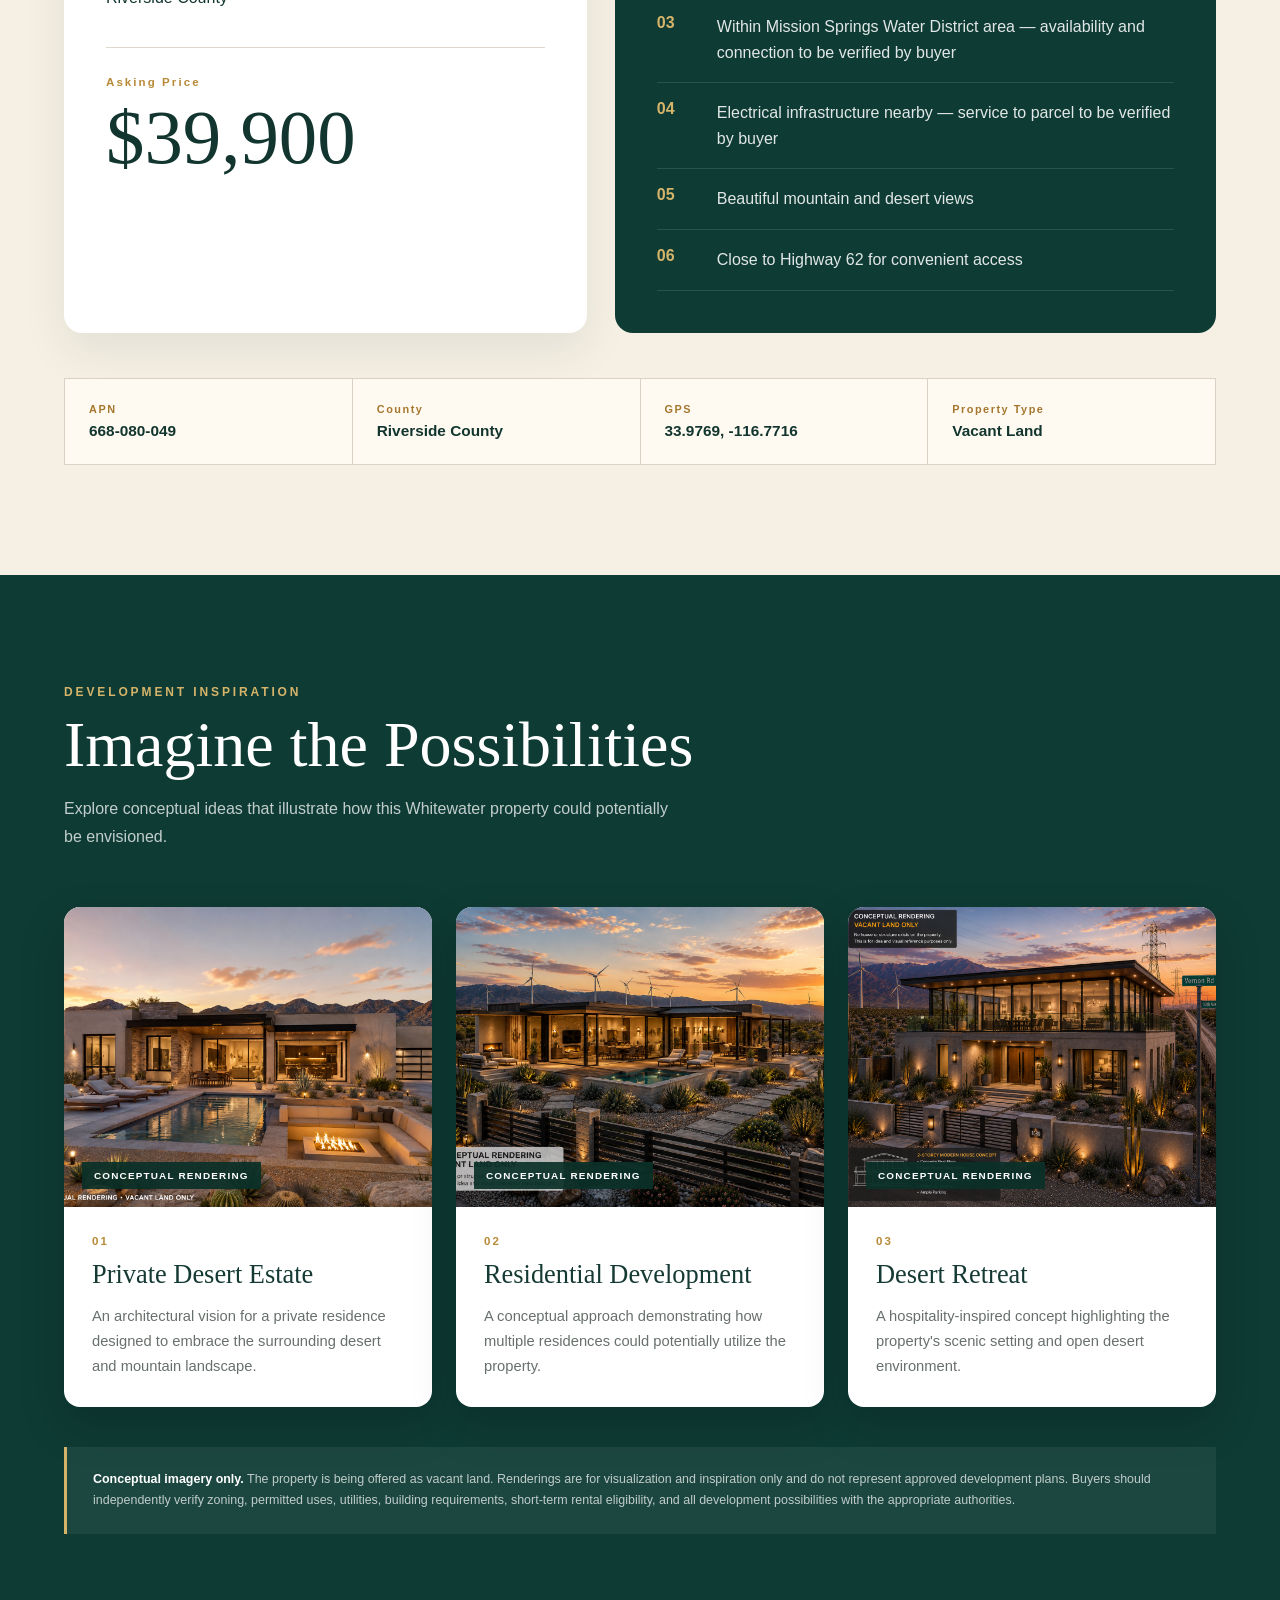
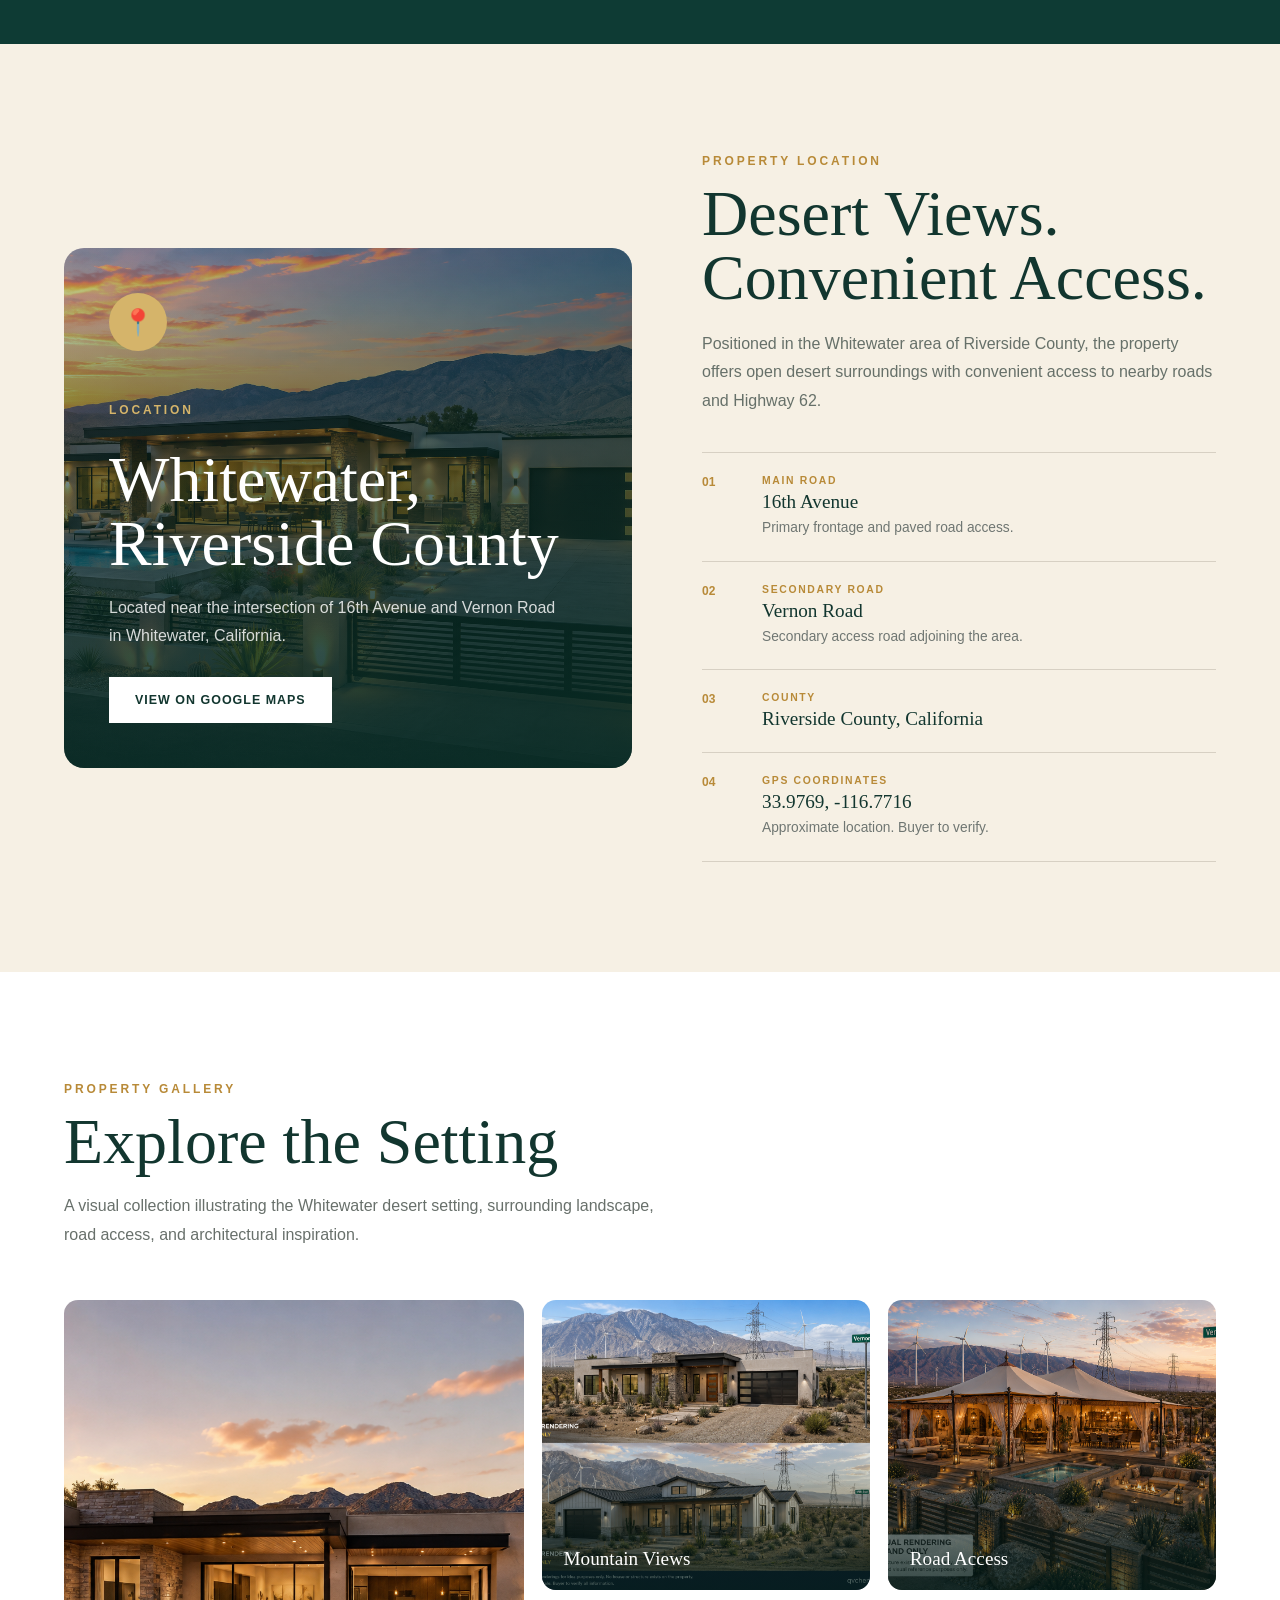
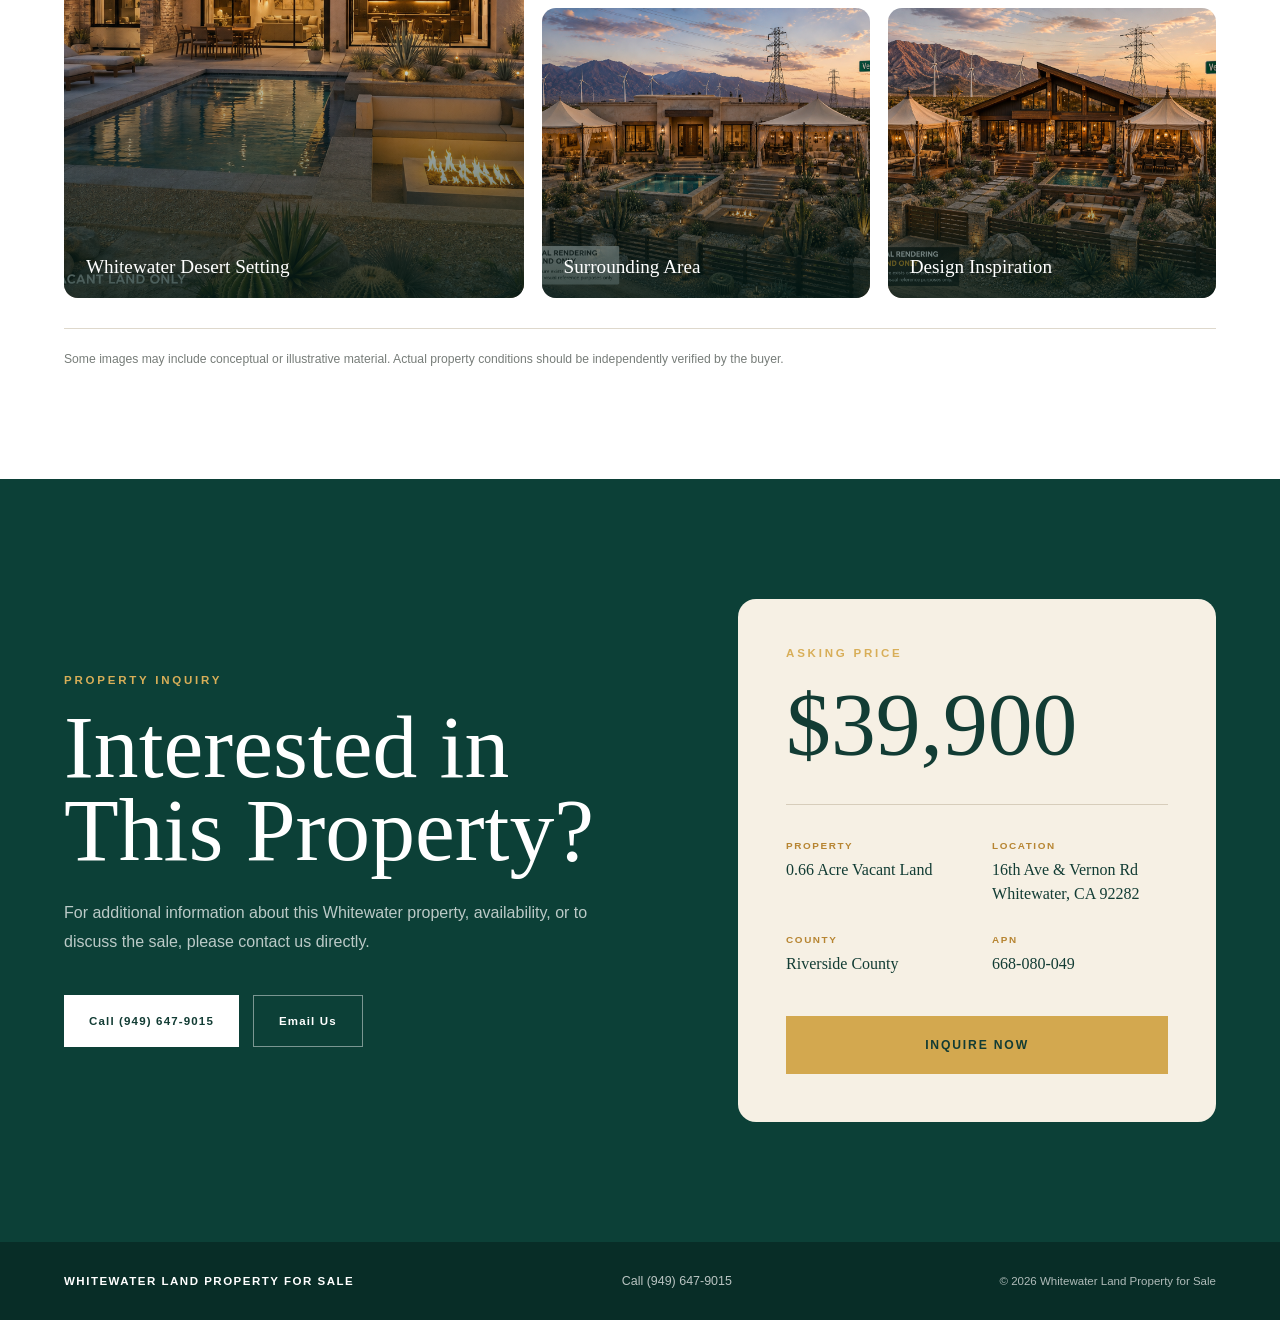
==== commit 1300284a: "Clarify nearby home values" ====
--- a/index.html
+++ b/index.html
@@ -201,7 +201,7 @@
                             <p>
     Situated in an established residential area
     with more than a dozen nearby homes, including
-    properties with estimated values reaching $500,000+.
+    properties with estimated home values reaching $500,000+.
 </p>
 
                         </div>
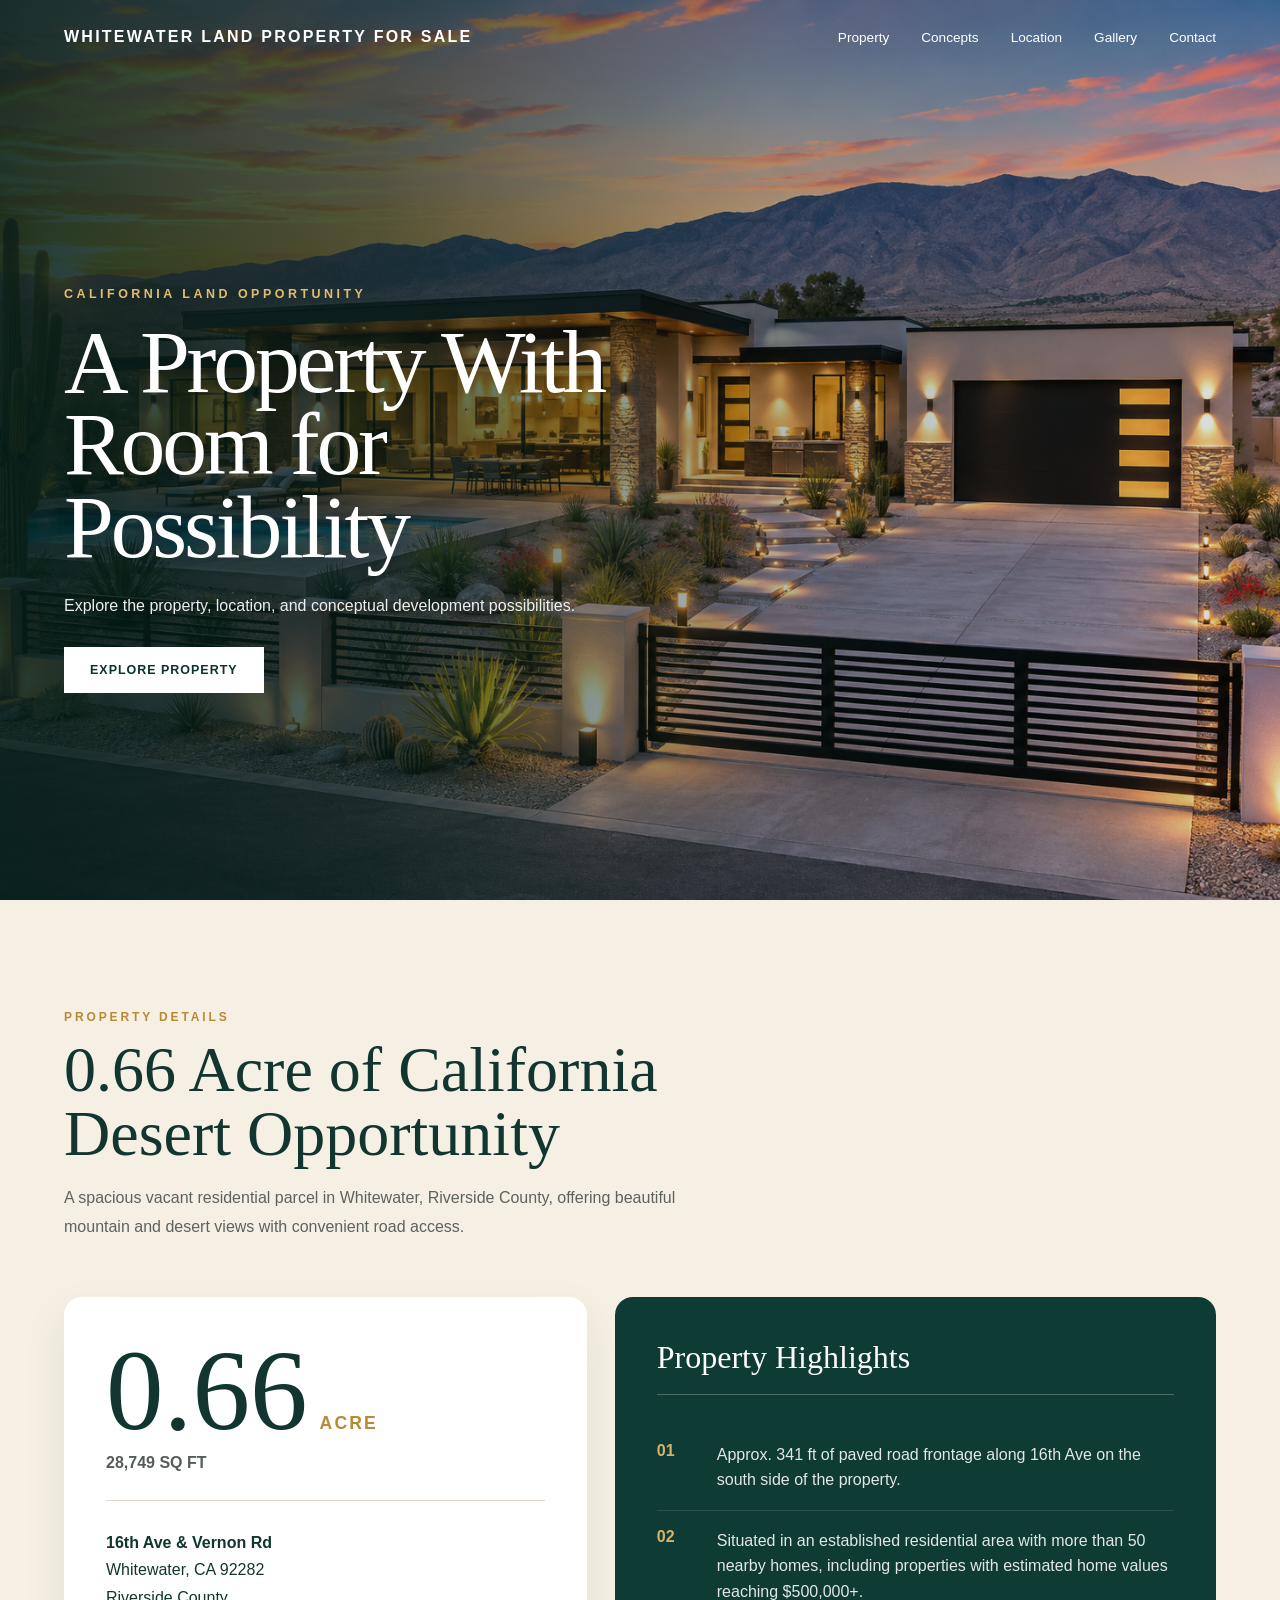
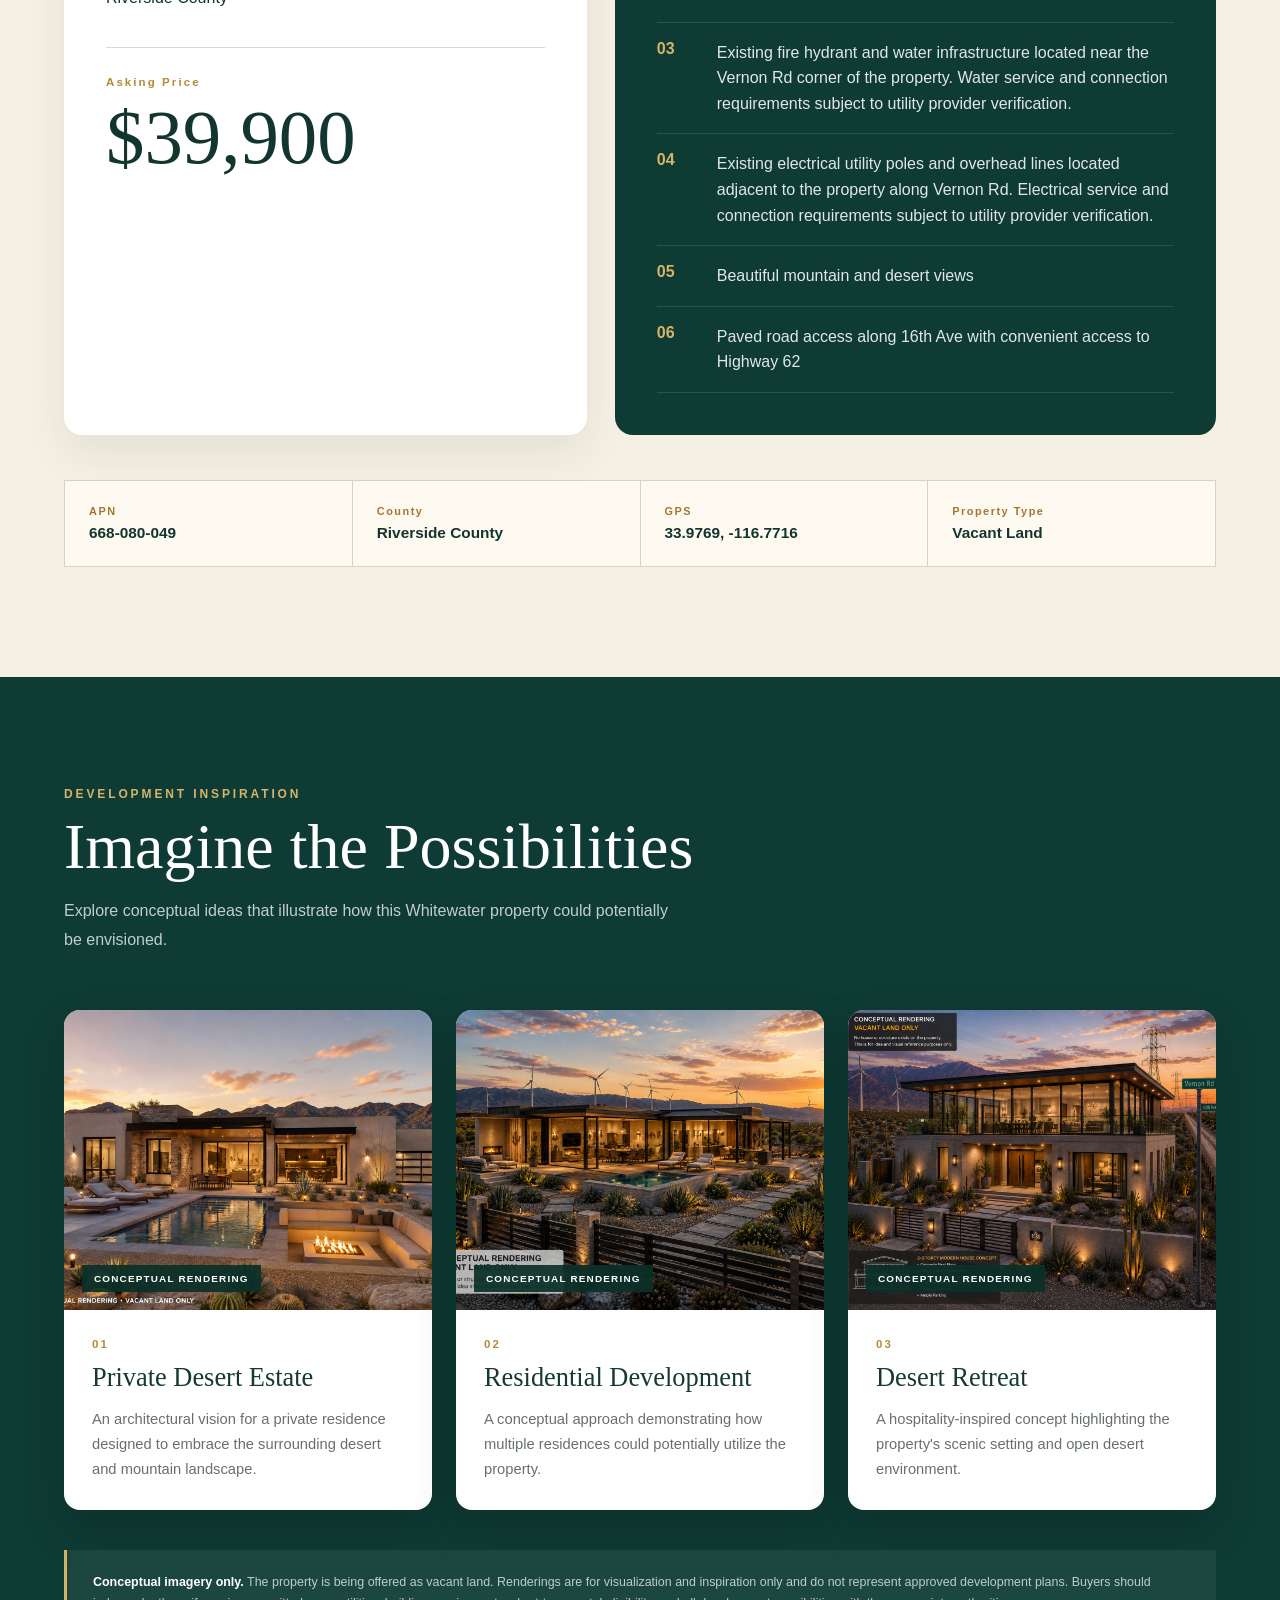
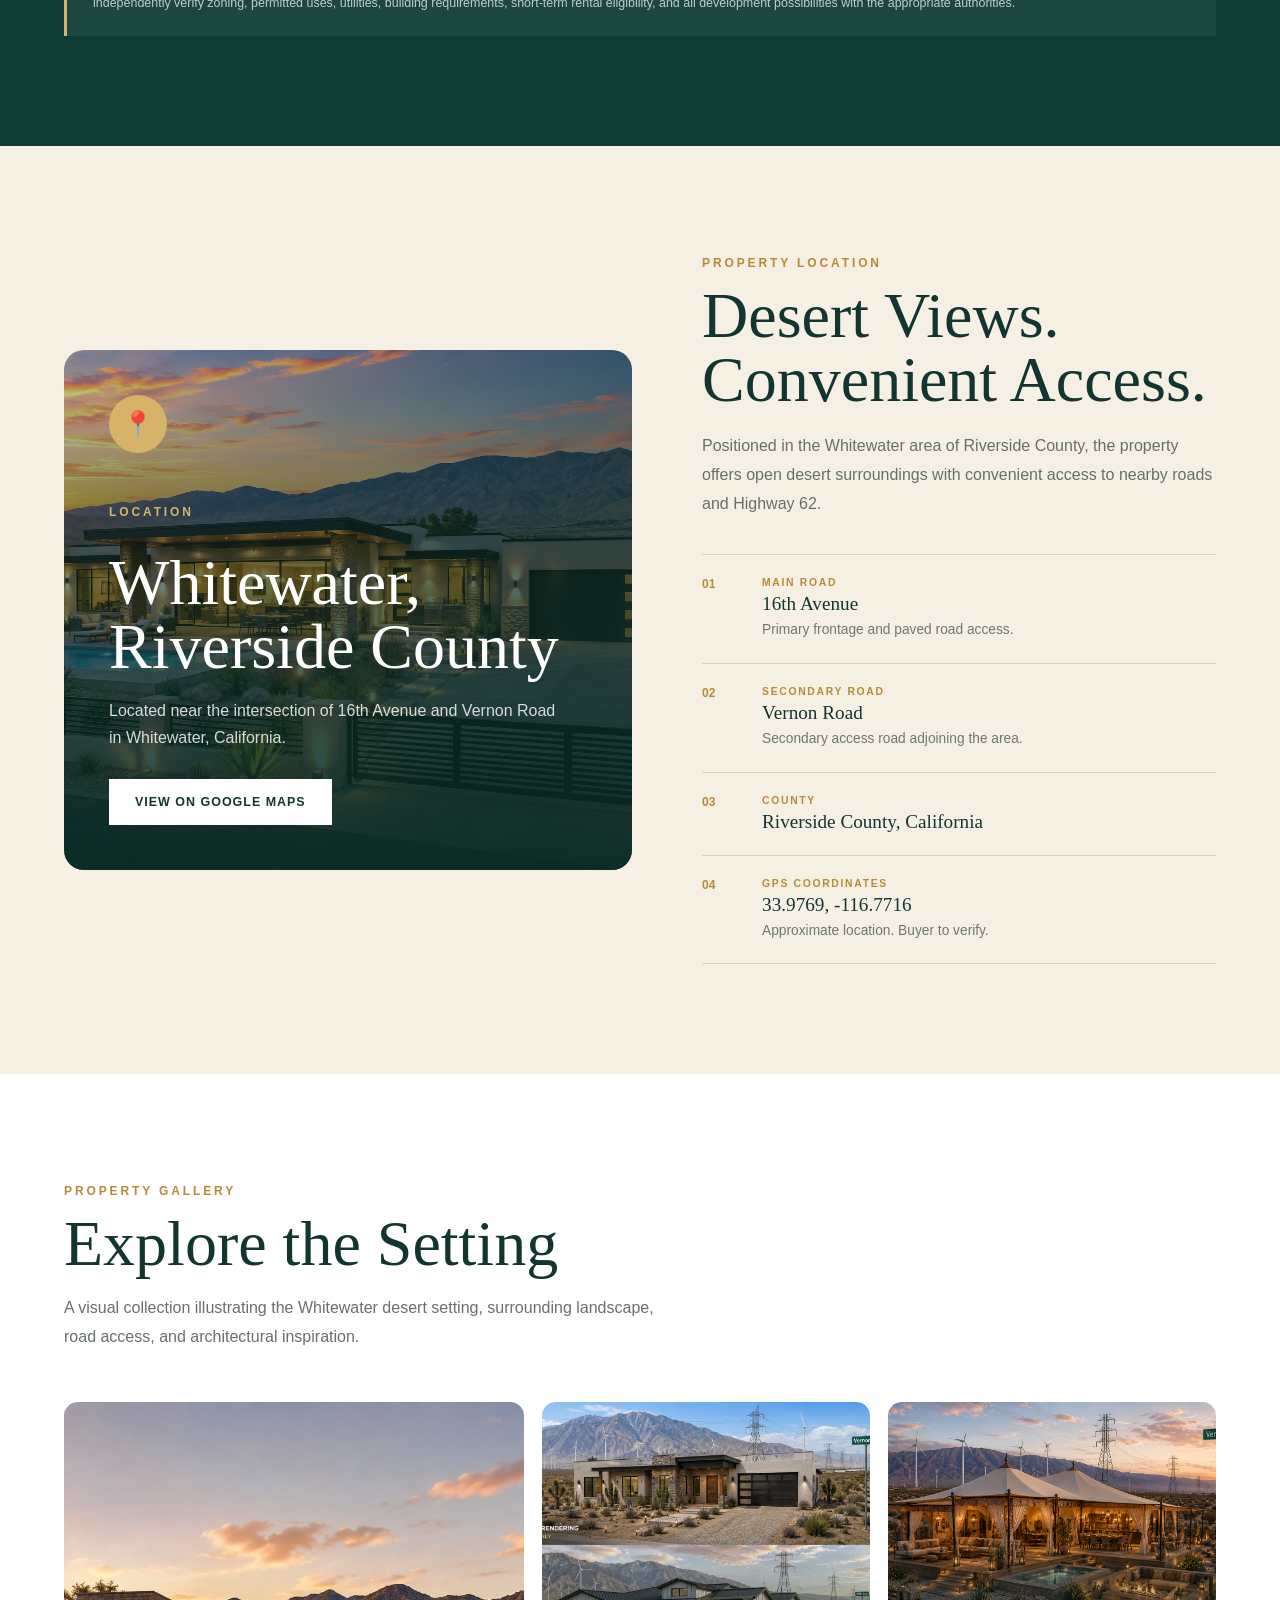
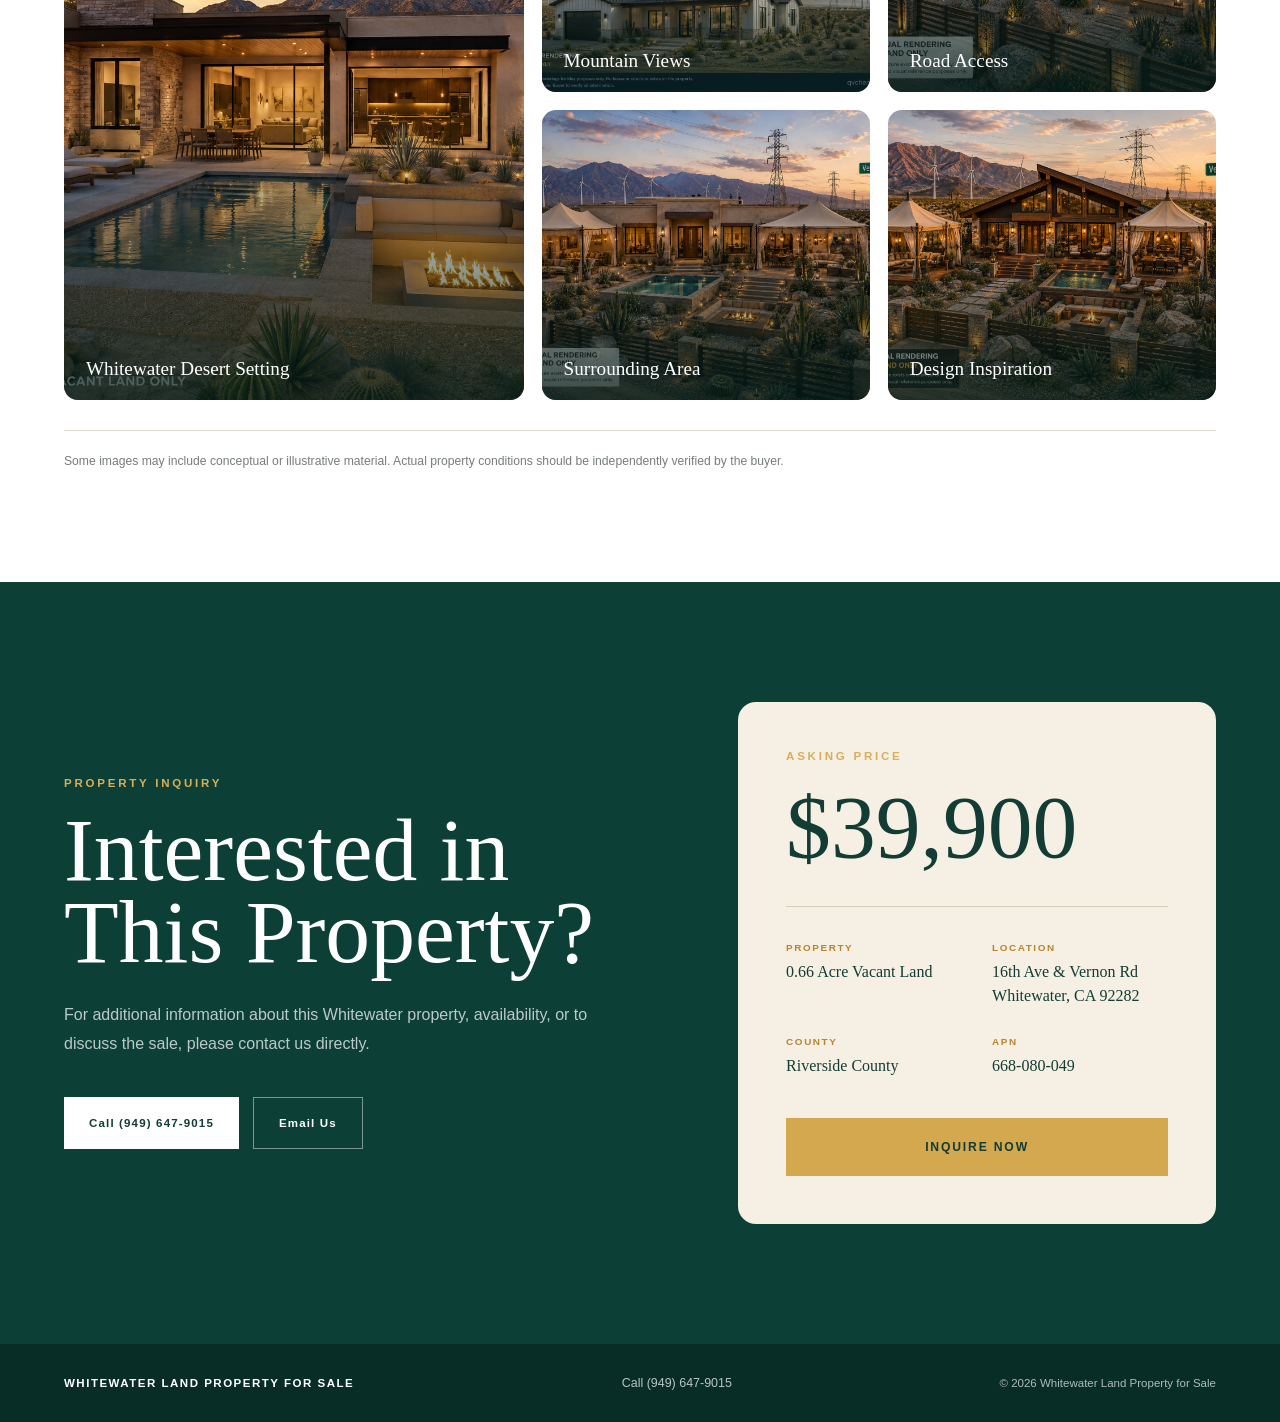
==== commit 41d19d63: "Update verified property highlights" ====
--- a/index.html
+++ b/index.html
@@ -187,9 +187,9 @@
                             <span>01</span>
 
                             <p>
-                                Paved road frontage
-                                on 16th Ave
-                            </p>
+    Approx. 341 ft of paved road frontage
+    along 16th Ave on the south side of the property.
+</p>
 
                         </div>
 
@@ -200,7 +200,7 @@
 
                             <p>
     Situated in an established residential area
-    with more than a dozen nearby homes, including
+    with more than 50 nearby homes, including
     properties with estimated home values reaching $500,000+.
 </p>
 
@@ -212,11 +212,11 @@
                             <span>03</span>
 
                             <p>
-                                Within Mission Springs
-                                Water District area —
-                                availability and connection
-                                to be verified by buyer
-                            </p>
+    Existing fire hydrant and water infrastructure
+    located near the Vernon Rd corner of the property.
+    Water service and connection requirements
+    subject to utility provider verification.
+</p>
 
                         </div>
 
@@ -226,10 +226,11 @@
                             <span>04</span>
 
                             <p>
-                                Electrical infrastructure
-                                nearby — service to parcel
-                                to be verified by buyer
-                            </p>
+    Existing electrical utility poles and overhead lines
+    located adjacent to the property along Vernon Rd.
+    Electrical service and connection requirements
+    subject to utility provider verification.
+</p>
 
                         </div>
 
@@ -251,9 +252,9 @@
                             <span>06</span>
 
                             <p>
-                                Close to Highway 62
-                                for convenient access
-                            </p>
+    Paved road access along 16th Ave
+    with convenient access to Highway 62
+</p>
 
                         </div>
 
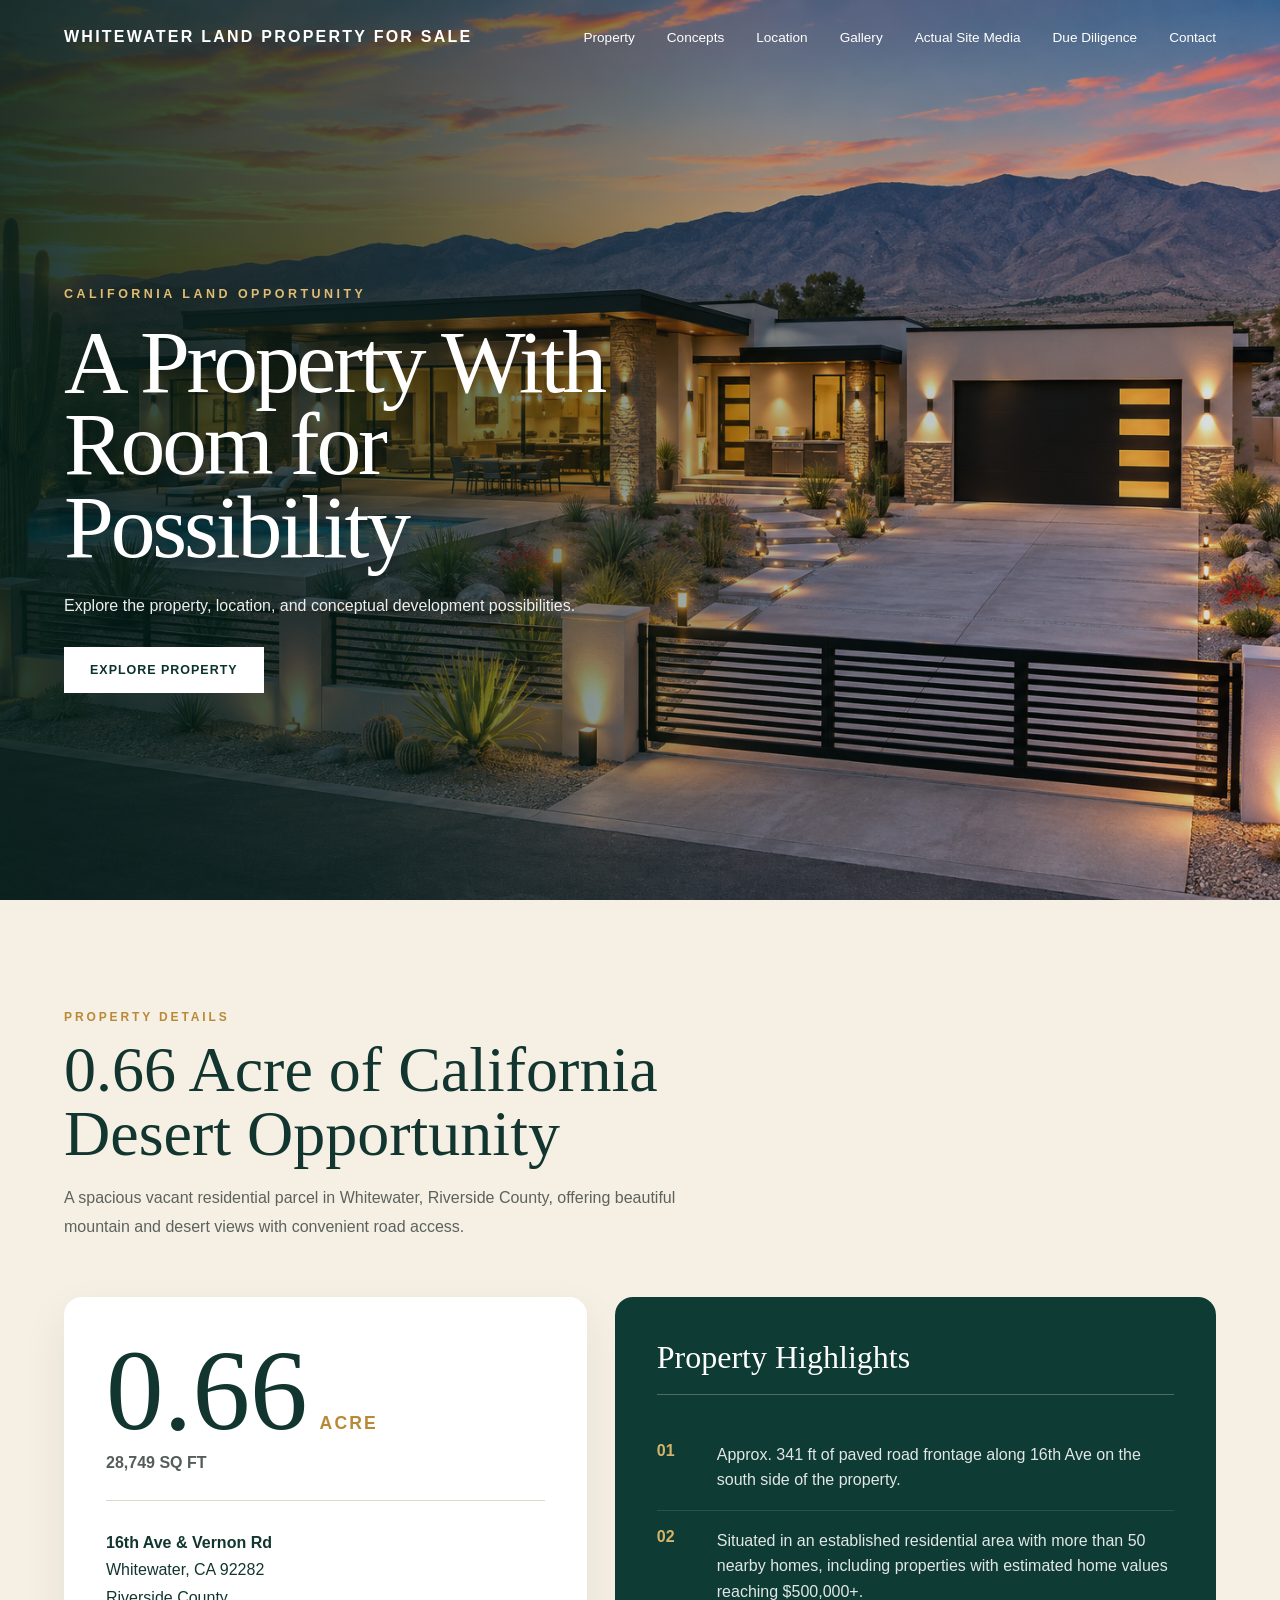
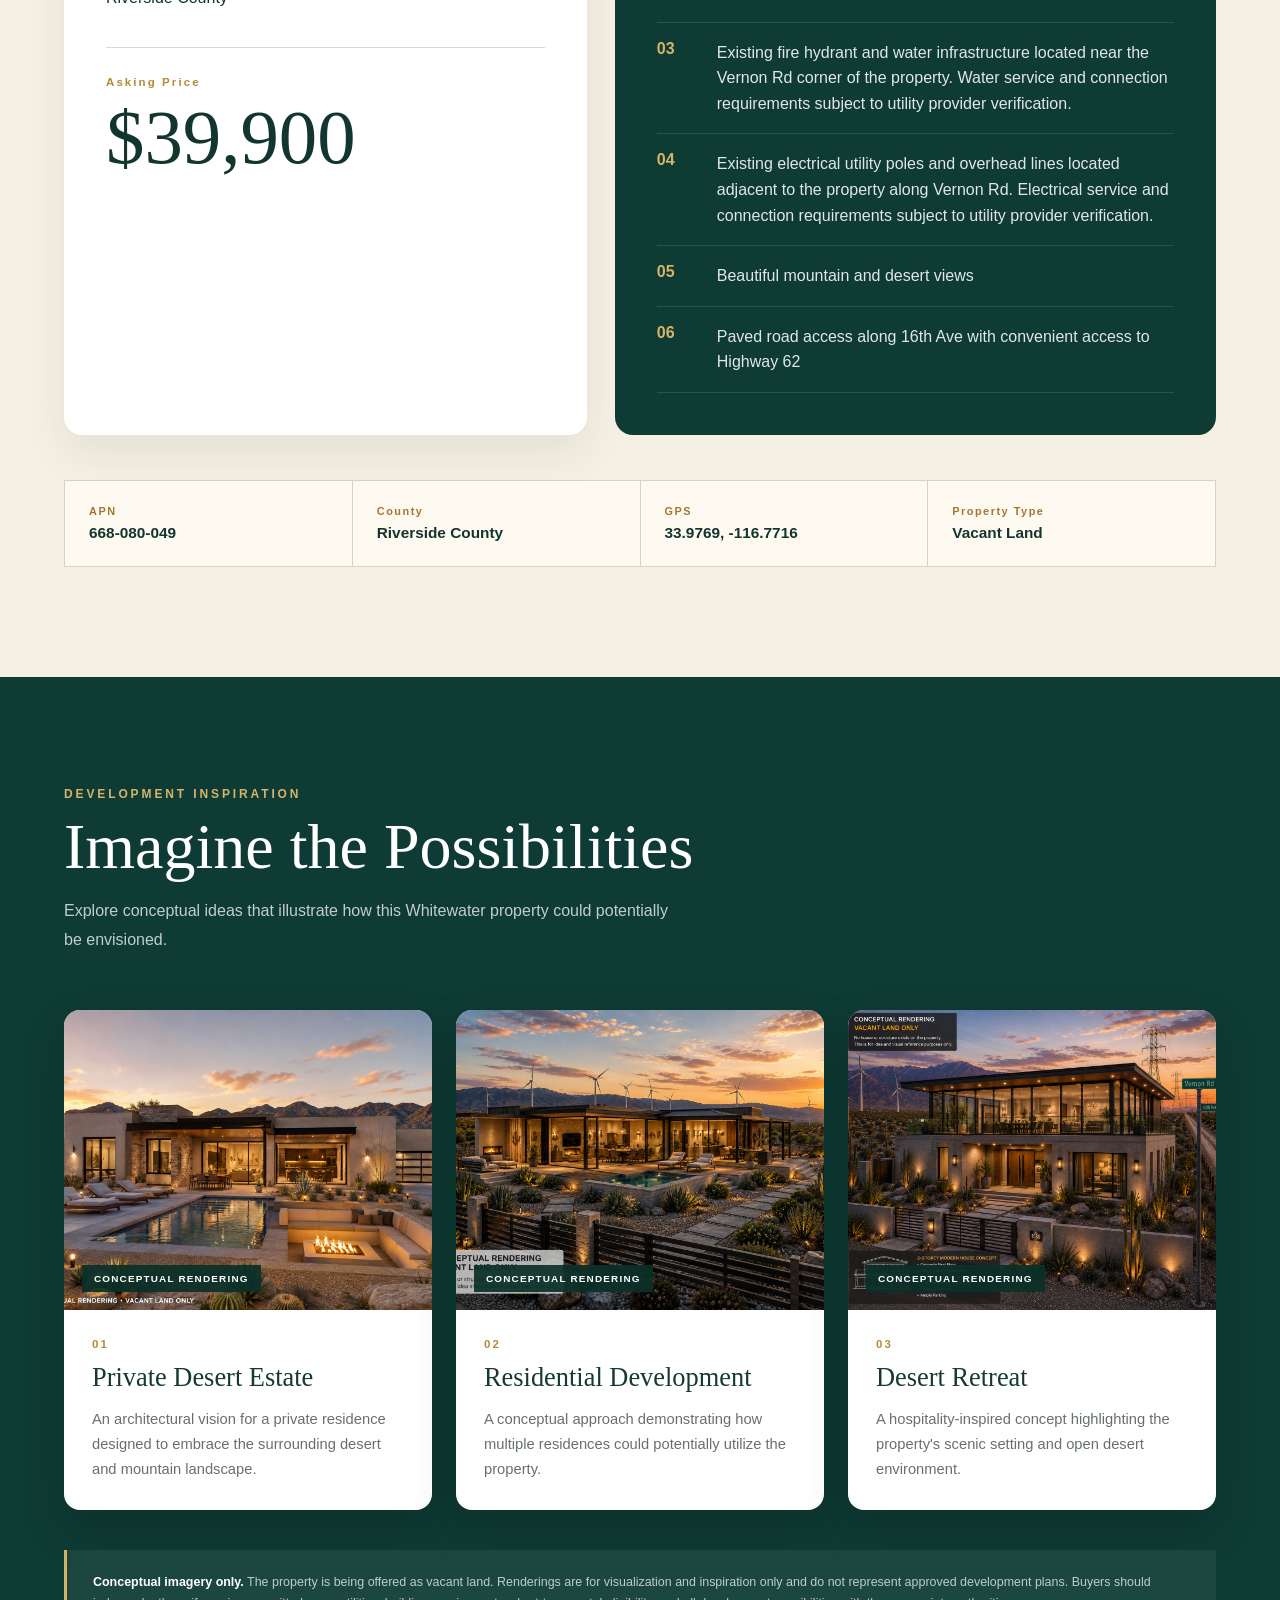
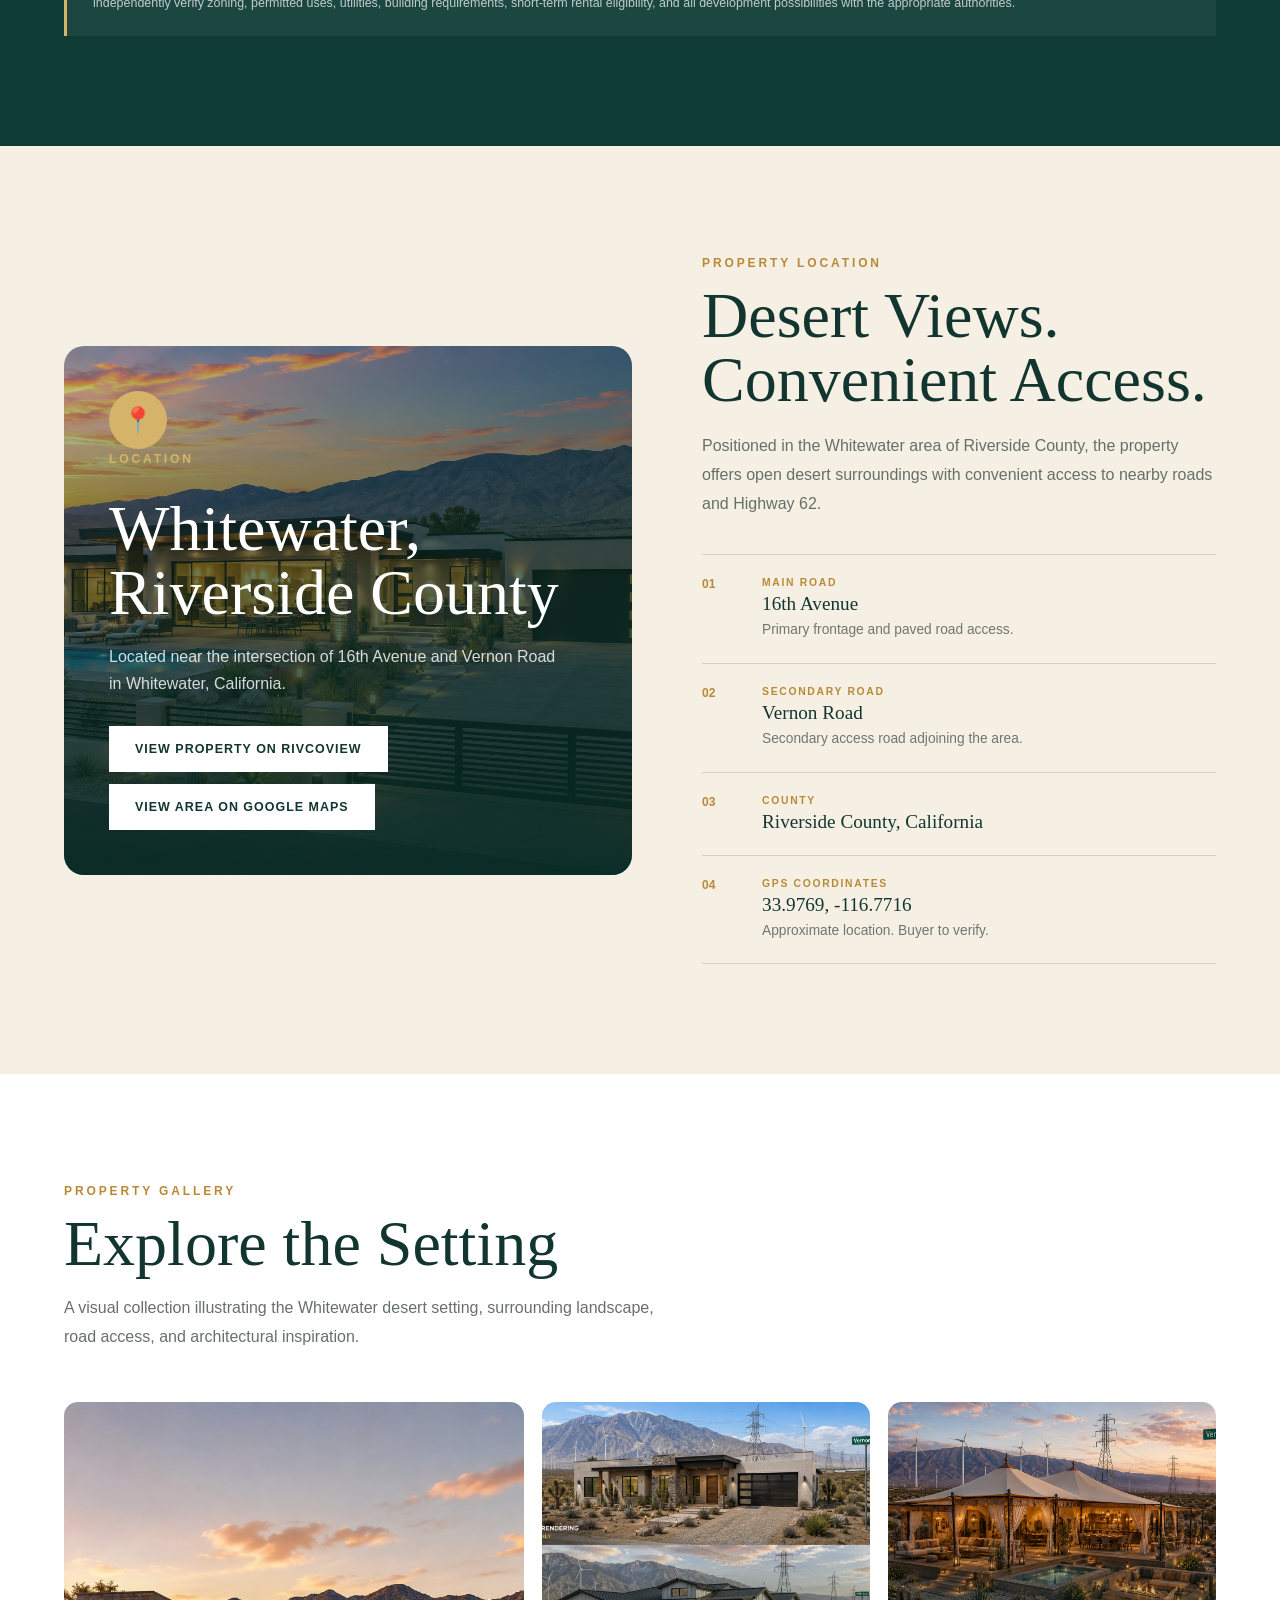
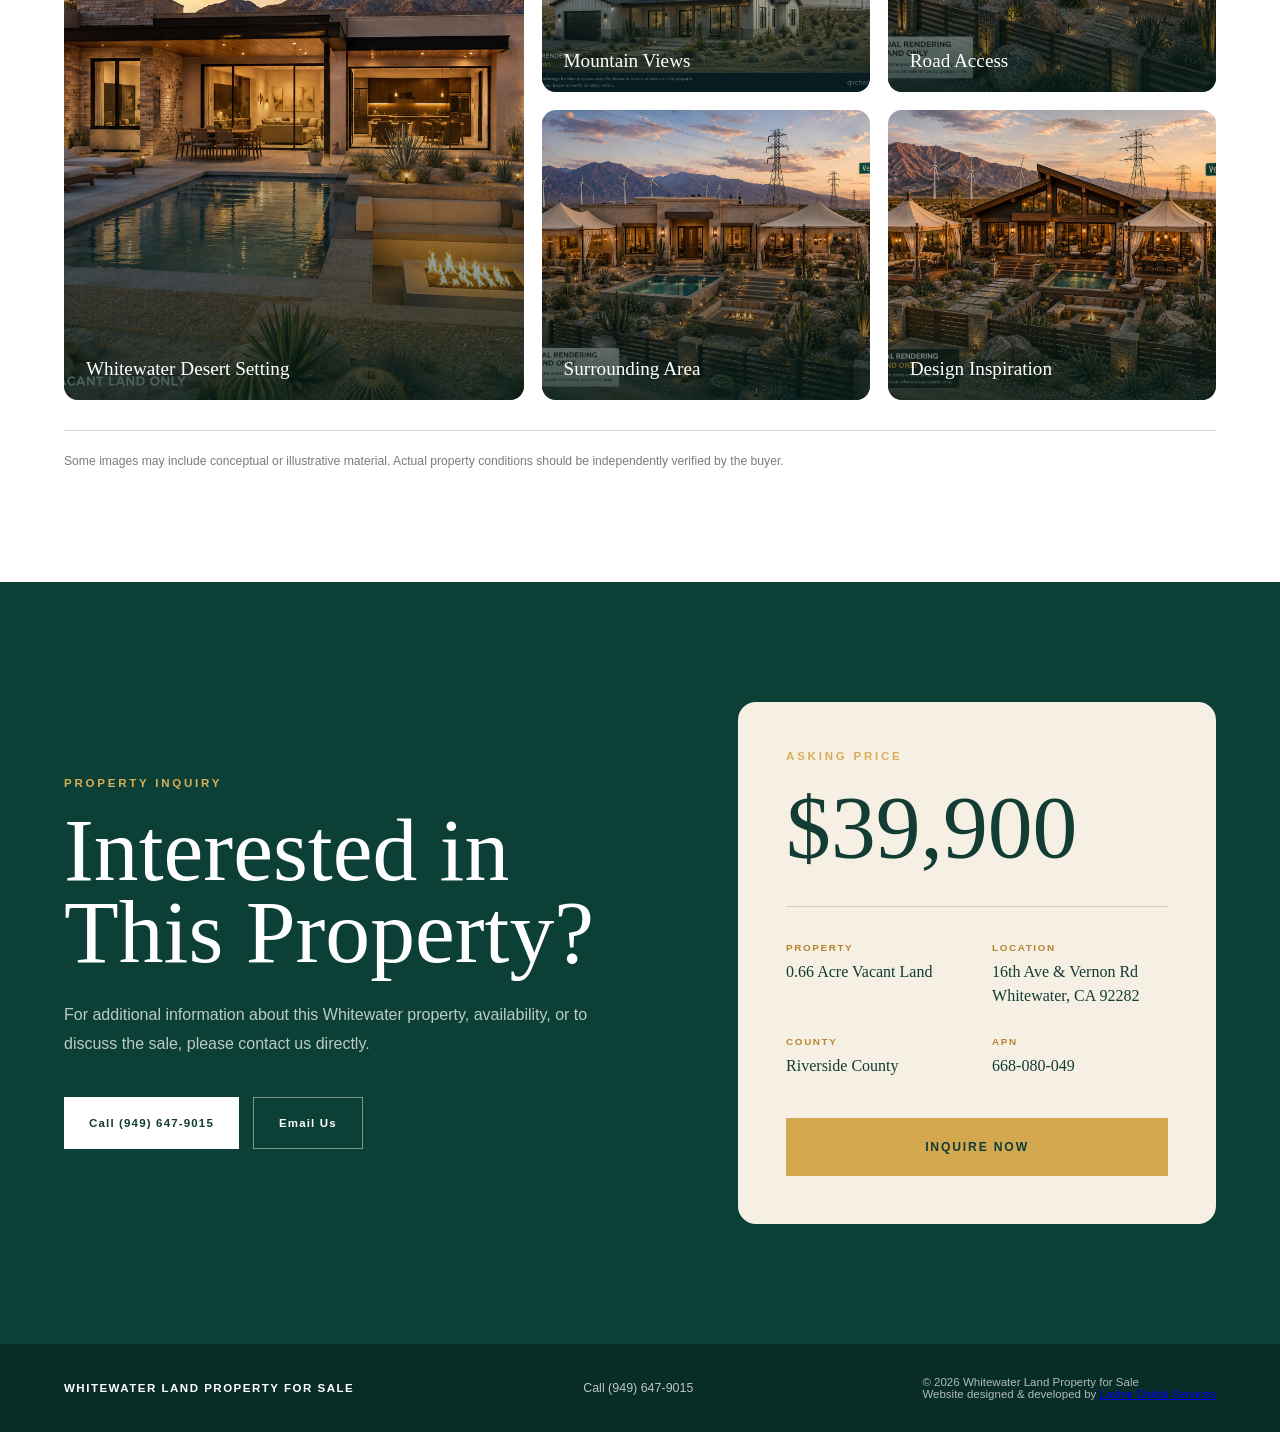
==== commit 3800f6e6: "Add Lavhie Digital Services website credit" ====
--- a/index.html
+++ b/index.html
@@ -762,7 +762,9 @@
         </div>
 
         <div class="footer-copy">
-            © 2026 Whitewater Land Property for Sale
+            © 2026 Whitewater Land Property for Sale<br>
+            Website designed &amp; developed by
+            <a href="https://lavhie.com" target="_blank" rel="noopener noreferrer">Lavhie Digital Services</a>
         </div>
 
     </div>
